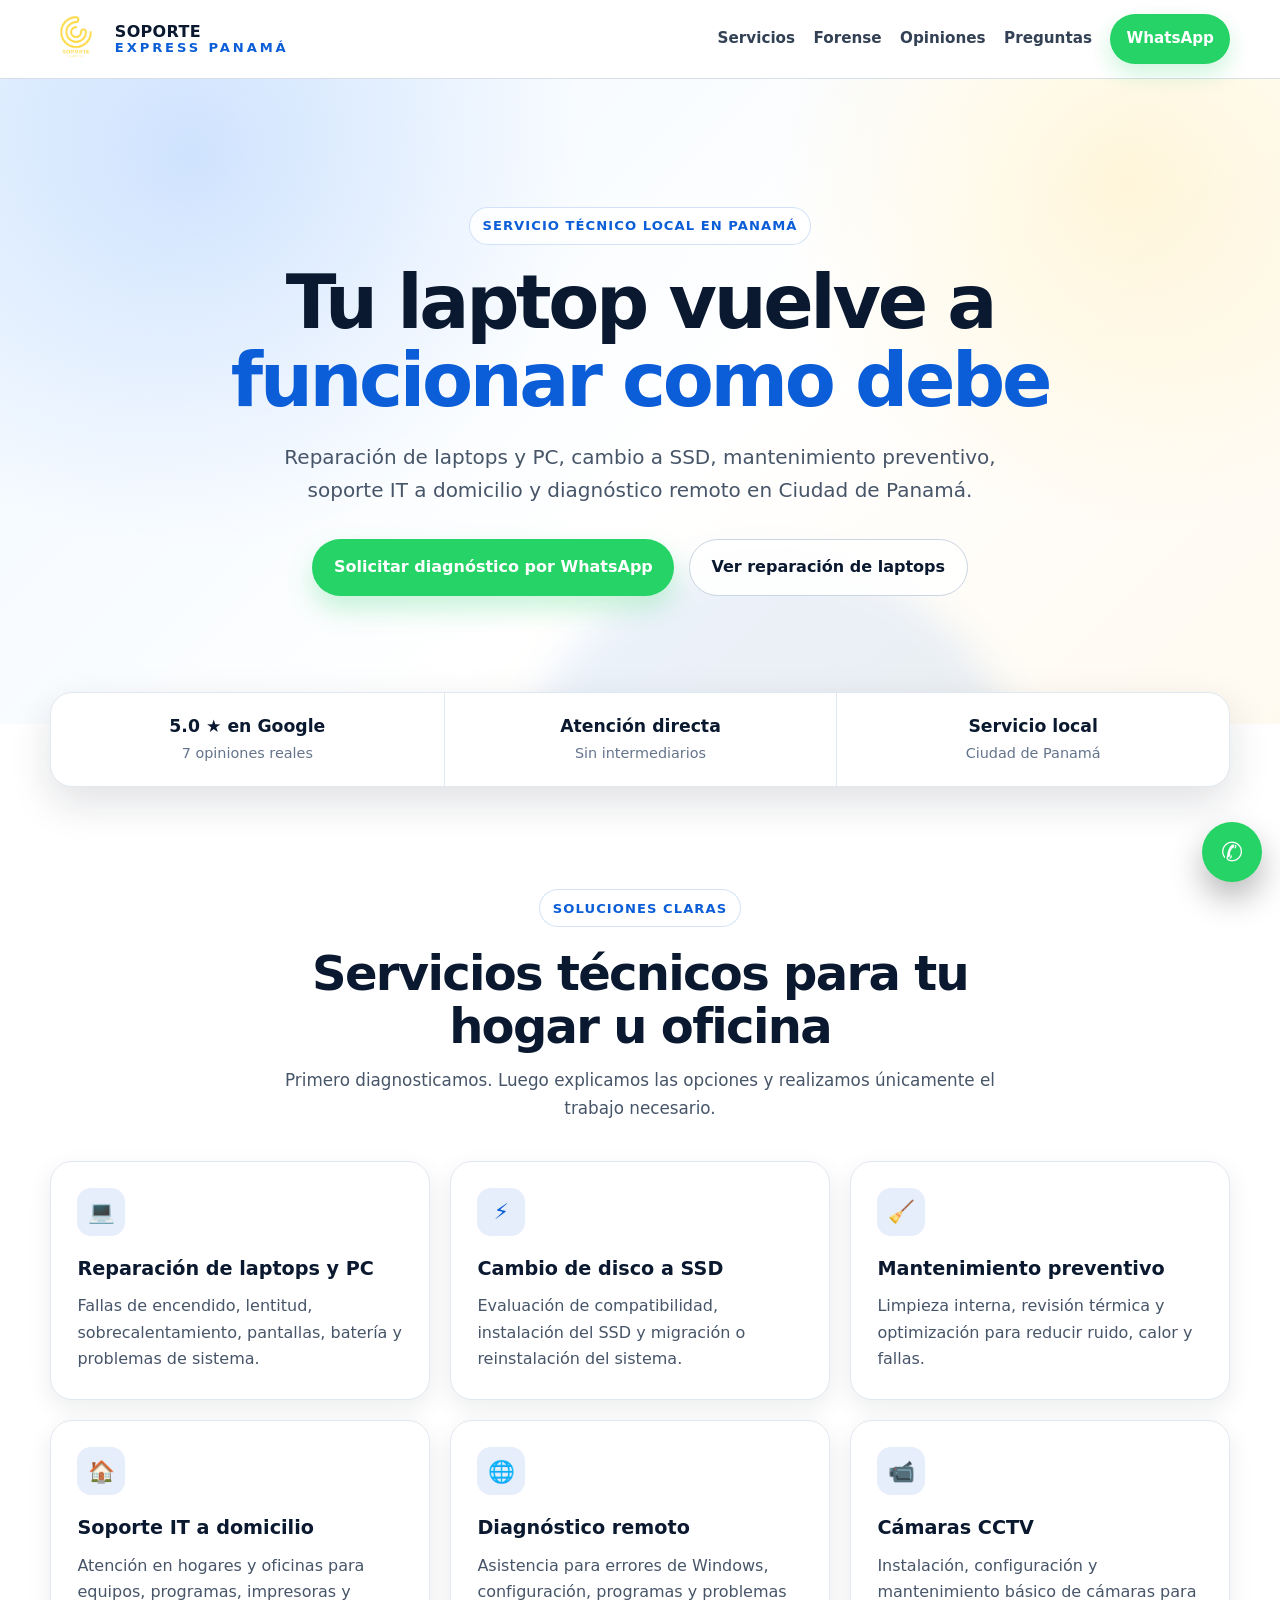
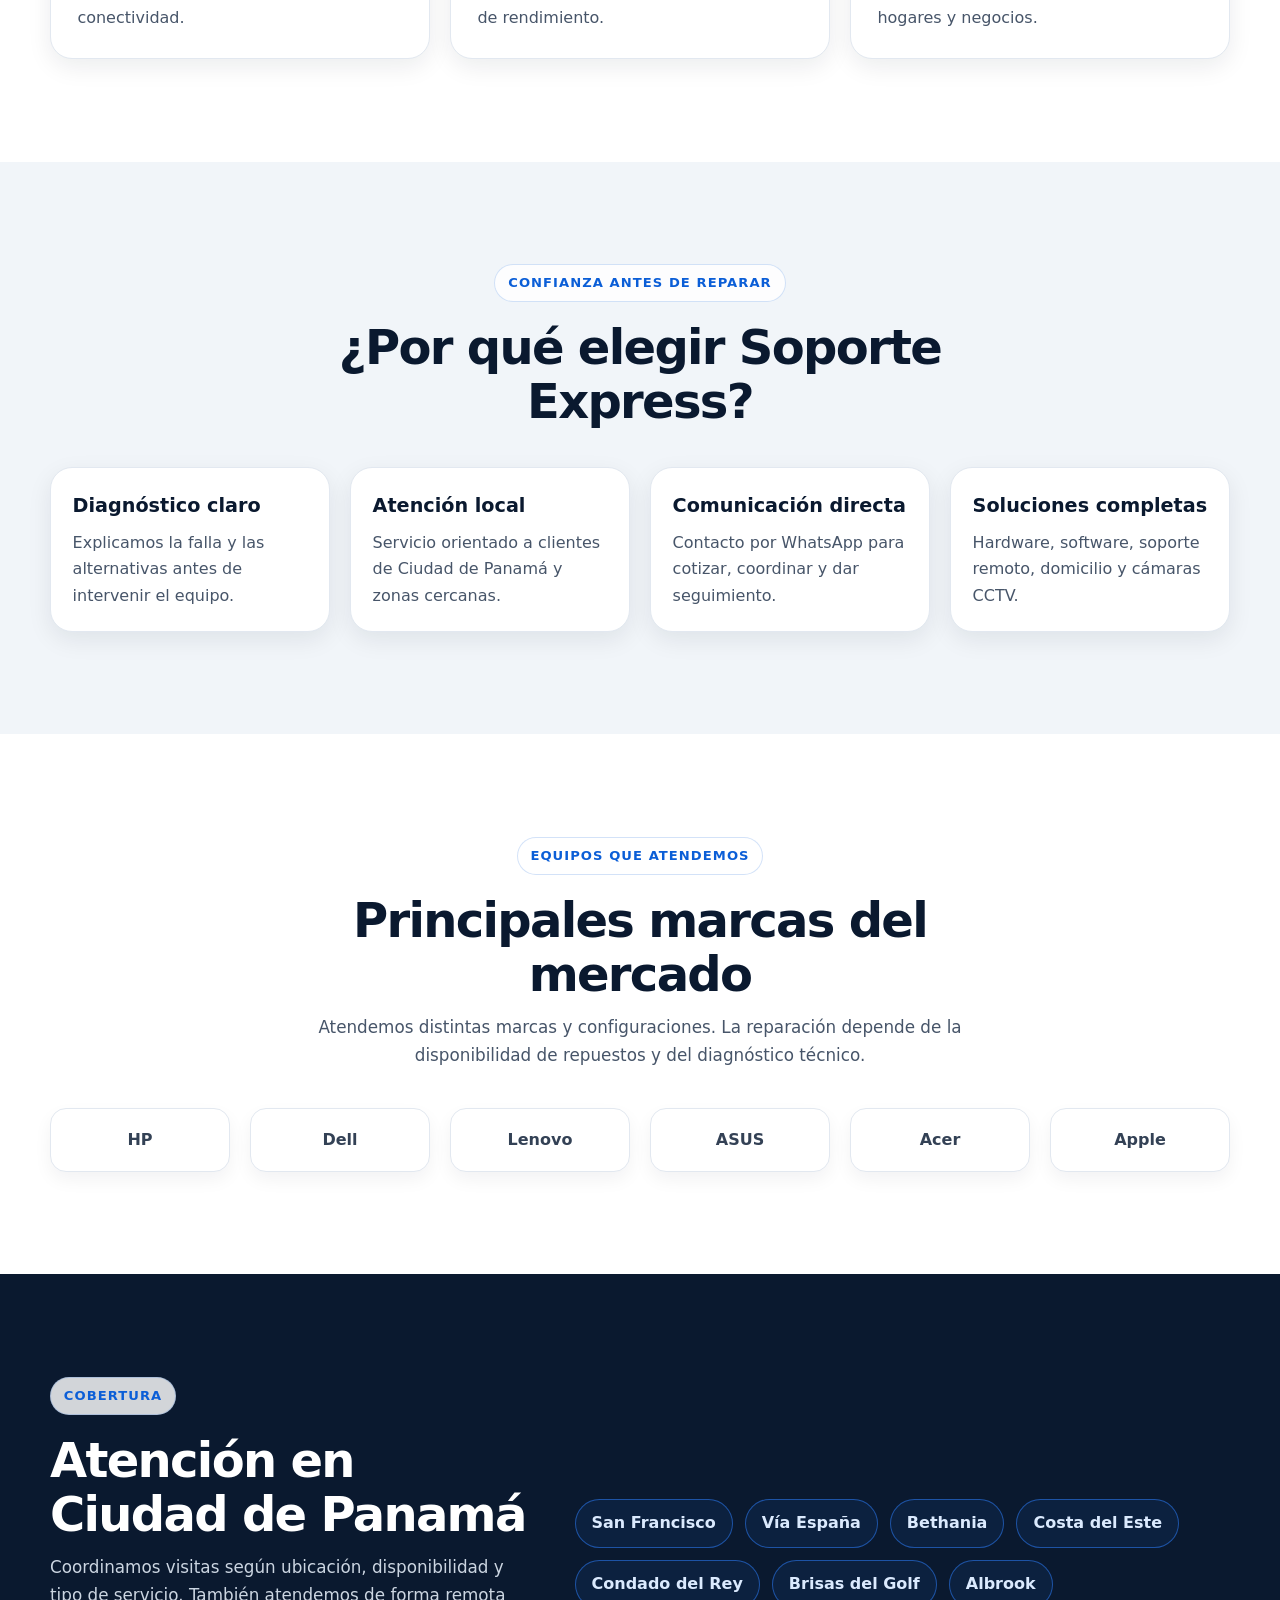
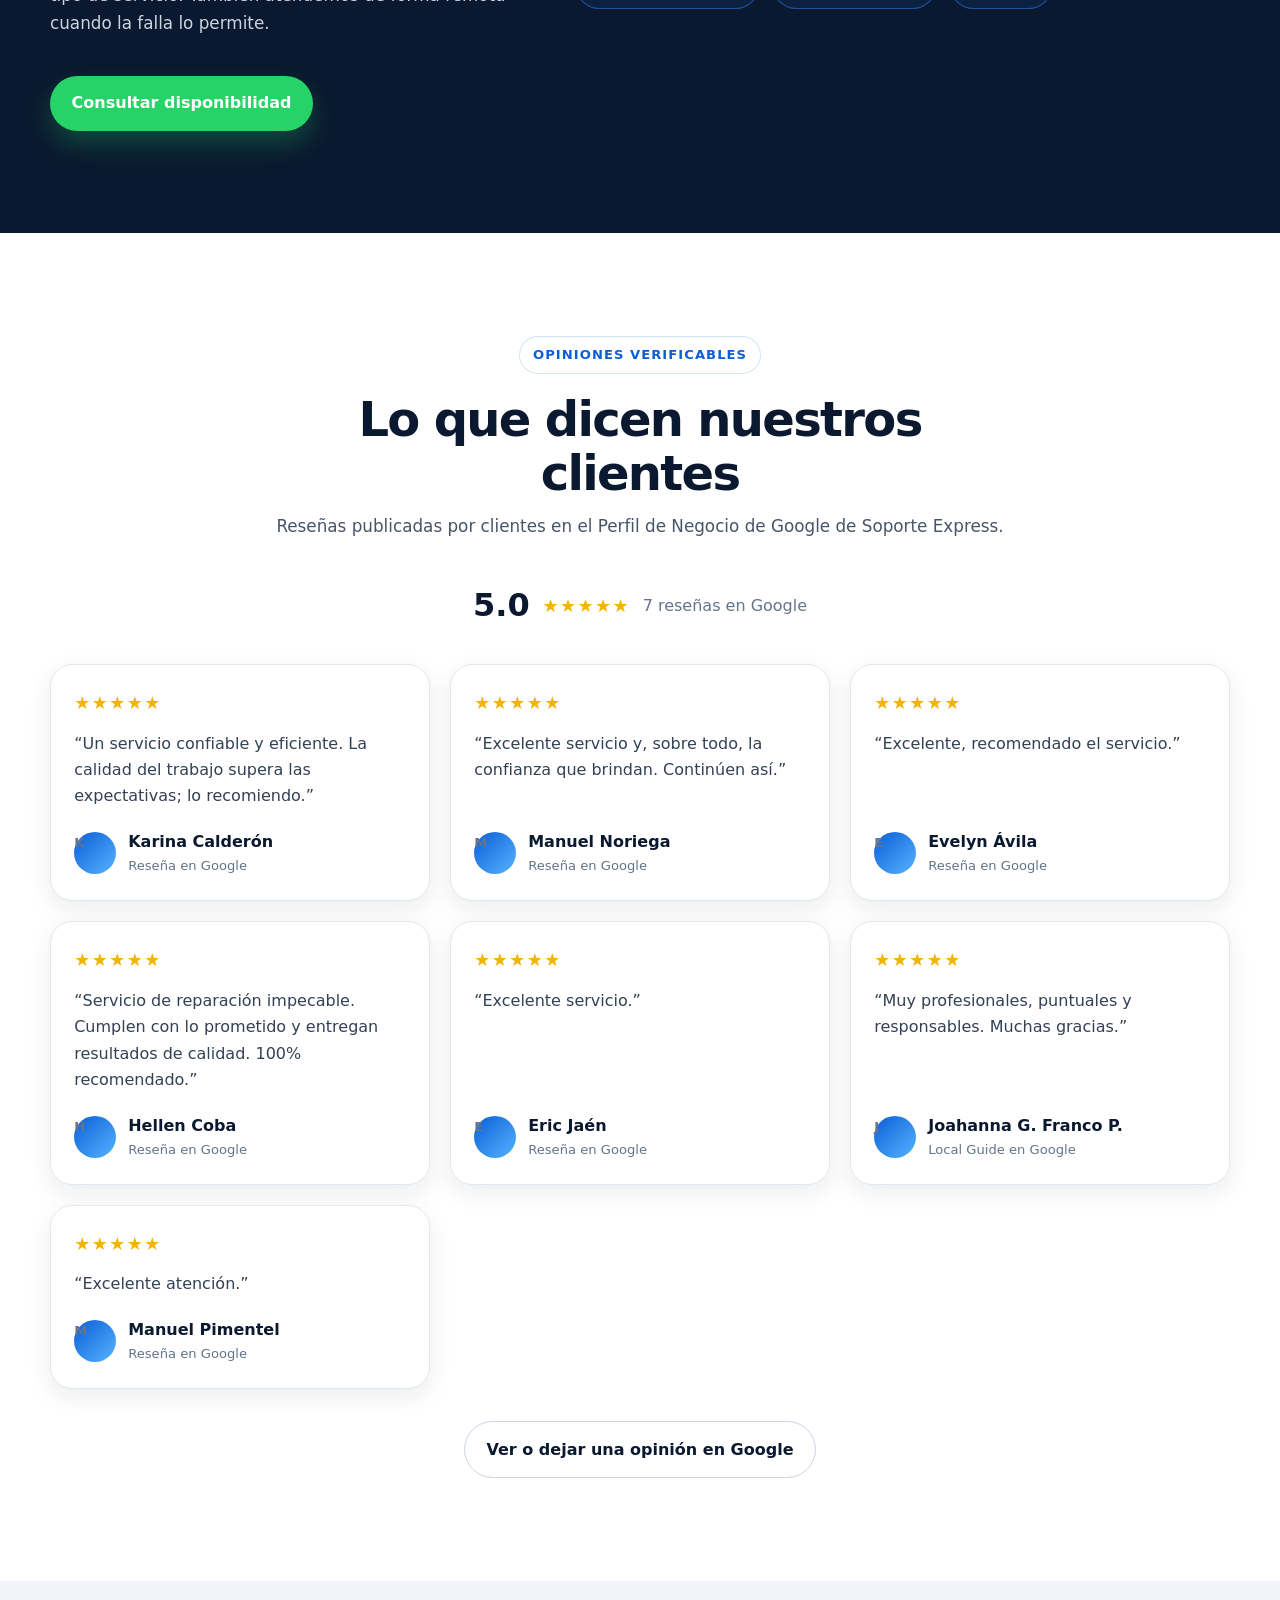
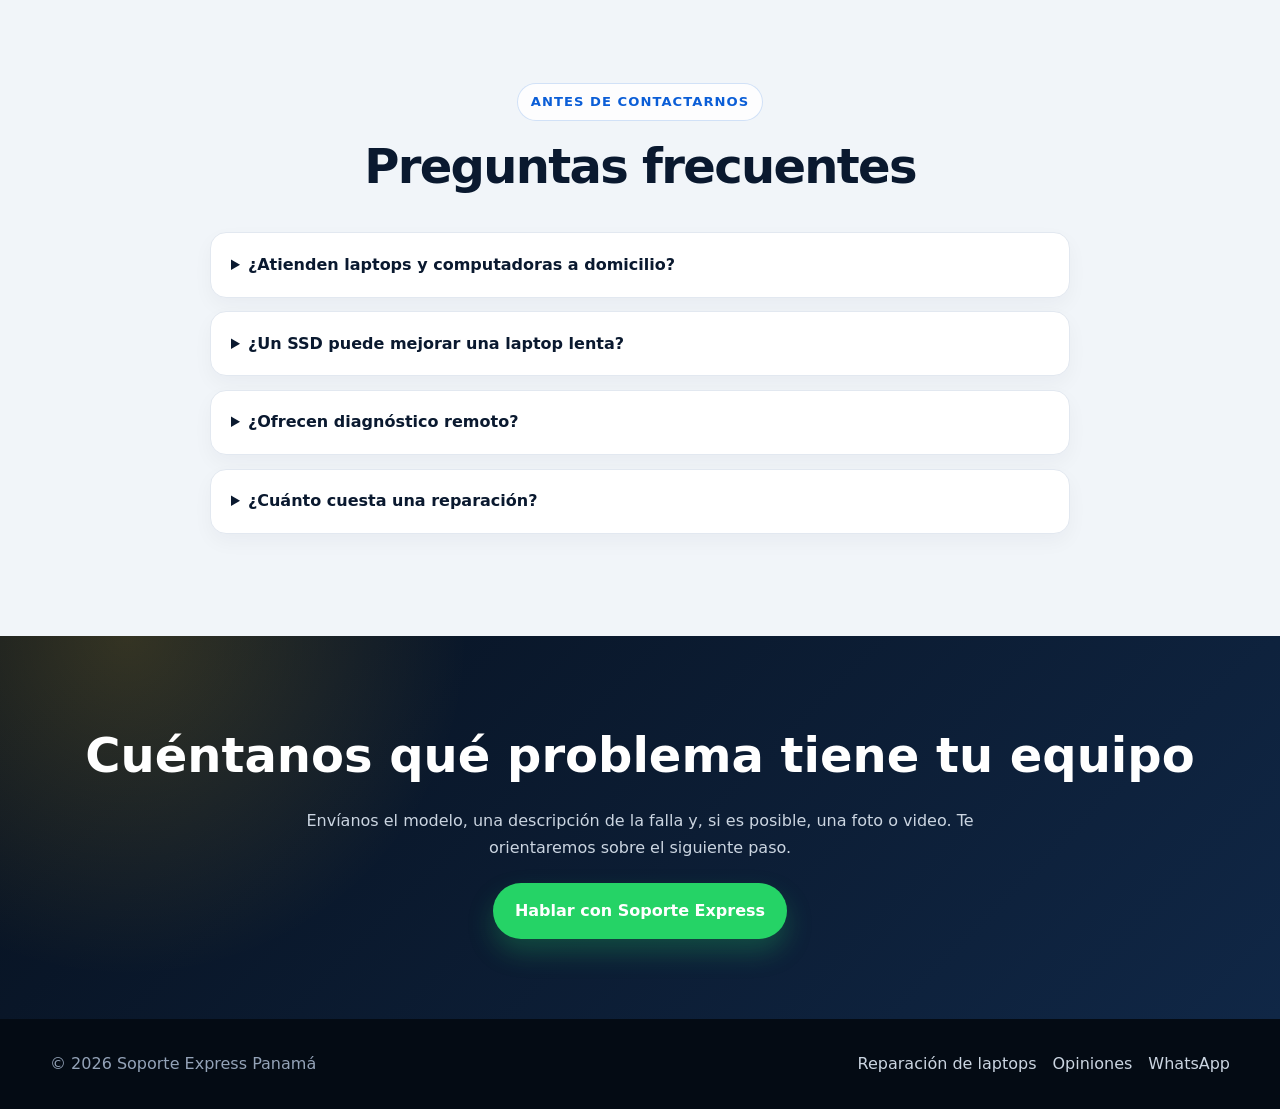
==== index.html @ b01057af "Update index.html" ====
<!doctype html>
<html lang="es-PA">
<head>
  <meta charset="utf-8">
  <meta name="viewport" content="width=device-width, initial-scale=1">
  <meta name="google-site-verification" content="LdEDByQbOXHiYJCBHhg4-czA5VT-RFM37M4ATJJMz9c">
  <meta name="robots" content="index,follow,max-image-preview:large">
  <meta name="theme-color" content="#0a192f">

  <title>Reparación de Laptops y Soporte Técnico en Panamá | Soporte Express</title>
  <meta name="description" content="Reparación de laptops y PC en Ciudad de Panamá. Cambio a SSD, mantenimiento, soporte IT a domicilio y diagnóstico por WhatsApp.">
  <link rel="canonical" href="https://oswall007.github.io/soporte-express/">
  <link rel="icon" href="logo.png" type="image/png">
  <link rel="stylesheet" href="styles.css">

  <meta property="og:type" content="website">
  <meta property="og:locale" content="es_PA">
  <meta property="og:title" content="Soporte Express | Reparación de Laptops en Panamá">
  <meta property="og:description" content="Servicio técnico para laptops y PC, cambio a SSD, mantenimiento y atención a domicilio en Ciudad de Panamá.">
  <meta property="og:url" content="https://oswall007.github.io/soporte-express/">
  <meta property="og:image" content="https://oswall007.github.io/soporte-express/logo.png">
  <meta name="twitter:card" content="summary_large_image">

  <script type="application/ld+json">
  {
    "@context": "https://schema.org",
    "@type": "ProfessionalService",
    "name": "Soporte Express Panamá",
    "url": "https://oswall007.github.io/soporte-express/",
    "logo": "https://oswall007.github.io/soporte-express/logo.png",
    "image": "https://oswall007.github.io/soporte-express/logo.png",
    "telephone": "+50765011249",
    "priceRange": "$$",
    "description": "Servicio técnico para laptops y computadoras en Ciudad de Panamá, con mantenimiento, cambio a SSD, soporte IT a domicilio y diagnóstico remoto.",
    "areaServed": {
      "@type": "City",
      "name": "Ciudad de Panamá"
    },
    "contactPoint": {
      "@type": "ContactPoint",
      "telephone": "+50765011249",
      "contactType": "customer support",
      "availableLanguage": "Spanish"
    },
    "hasOfferCatalog": {
      "@type": "OfferCatalog",
      "name": "Servicios técnicos",
      "itemListElement": [
        {"@type":"Offer","itemOffered":{"@type":"Service","name":"Reparación de laptops y PC"}},
        {"@type":"Offer","itemOffered":{"@type":"Service","name":"Cambio de disco mecánico a SSD"}},
        {"@type":"Offer","itemOffered":{"@type":"Service","name":"Mantenimiento preventivo y limpieza interna"}},
        {"@type":"Offer","itemOffered":{"@type":"Service","name":"Soporte IT a domicilio"}},
        {"@type":"Offer","itemOffered":{"@type":"Service","name":"Diagnóstico y soporte remoto"}},
        {"@type":"Offer","itemOffered":{"@type":"Service","name":"Instalación y configuración de cámaras CCTV"}}
      ]
    }
  }
  </script>

  <script type="application/ld+json">
  {
    "@context": "https://schema.org",
    "@type": "FAQPage",
    "mainEntity": [
      {
        "@type": "Question",
        "name": "¿Atienden laptops y computadoras a domicilio?",
        "acceptedAnswer": {"@type":"Answer","text":"Sí. Soporte Express ofrece atención técnica en hogares y oficinas dentro de Ciudad de Panamá, según disponibilidad y tipo de falla."}
      },
      {
        "@type": "Question",
        "name": "¿Un SSD puede mejorar una laptop lenta?",
        "acceptedAnswer": {"@type":"Answer","text":"En equipos que todavía usan disco mecánico, cambiar a SSD puede reducir de forma notable los tiempos de arranque y apertura de programas. Primero se realiza un diagnóstico para confirmar compatibilidad."}
      },
      {
        "@type": "Question",
        "name": "¿Ofrecen diagnóstico remoto?",
        "acceptedAnswer": {"@type":"Answer","text":"Sí. Algunos problemas de Windows, programas, configuración y rendimiento pueden diagnosticarse o resolverse de forma remota."}
      }
    ]
  }
  </script>
</head>
<body>
  <a class="skip-link" href="#contenido">Saltar al contenido</a>

  <header class="site-header">
    <div class="container header-inner">
      <a class="brand" href="./" aria-label="Inicio de Soporte Express">
        <img src="logo.png" alt="Logo de Soporte Express" width="52" height="52">
        <span class="brand-name"><span>Soporte</span><span>Express Panamá</span></span>
      </a>
      <nav class="main-nav" aria-label="Navegación principal">
        <a href="#servicios">Servicios</a>
        <a href="peritaje-forense.html">Forense</a>
        <a href="#opiniones">Opiniones</a>
        <a href="#preguntas">Preguntas</a>
        <a class="header-cta" href="https://wa.link/58tz4e" target="_blank" rel="noopener">WhatsApp</a>
      </nav>
    </div>
  </header>

  <main id="contenido">
    <section class="hero">
      <div class="container hero-content">
        <span class="eyebrow">Servicio técnico local en Panamá</span>
        <h1>Tu laptop vuelve a <strong>funcionar como debe</strong></h1>
        <p class="hero-lead">Reparación de laptops y PC, cambio a SSD, mantenimiento preventivo, soporte IT a domicilio y diagnóstico remoto en Ciudad de Panamá.</p>
        <div class="hero-actions">
          <a class="btn btn-primary" href="https://wa.link/58tz4e" target="_blank" rel="noopener">Solicitar diagnóstico por WhatsApp</a>
          <a class="btn btn-secondary" href="reparacion-laptops-panama.html">Ver reparación de laptops</a>
        </div>
      </div>
    </section>

    <section class="trust-strip" aria-label="Indicadores de confianza">
      <div class="container trust-grid">
        <div class="trust-item"><strong>5.0 ★ en Google</strong><span>7 opiniones reales</span></div>
        <div class="trust-item"><strong>Atención directa</strong><span>Sin intermediarios</span></div>
        <div class="trust-item"><strong>Servicio local</strong><span>Ciudad de Panamá</span></div>
      </div>
    </section>

    <section class="section" id="servicios">
      <div class="container">
        <div class="section-head">
          <span class="eyebrow">Soluciones claras</span>
          <h2>Servicios técnicos para tu hogar u oficina</h2>
          <p>Primero diagnosticamos. Luego explicamos las opciones y realizamos únicamente el trabajo necesario.</p>
        </div>

        <div class="services-grid">
          <article class="service-card">
            <div class="icon-box" aria-hidden="true">💻</div>
            <h3>Reparación de laptops y PC</h3>
            <p>Fallas de encendido, lentitud, sobrecalentamiento, pantallas, batería y problemas de sistema.</p>
          </article>
          <article class="service-card">
            <div class="icon-box" aria-hidden="true">⚡</div>
            <h3>Cambio de disco a SSD</h3>
            <p>Evaluación de compatibilidad, instalación del SSD y migración o reinstalación del sistema.</p>
          </article>
          <article class="service-card">
            <div class="icon-box" aria-hidden="true">🧹</div>
            <h3>Mantenimiento preventivo</h3>
            <p>Limpieza interna, revisión térmica y optimización para reducir ruido, calor y fallas.</p>
          </article>
          <article class="service-card">
            <div class="icon-box" aria-hidden="true">🏠</div>
            <h3>Soporte IT a domicilio</h3>
            <p>Atención en hogares y oficinas para equipos, programas, impresoras y conectividad.</p>
          </article>
          <article class="service-card">
            <div class="icon-box" aria-hidden="true">🌐</div>
            <h3>Diagnóstico remoto</h3>
            <p>Asistencia para errores de Windows, configuración, programas y problemas de rendimiento.</p>
          </article>
          <article class="service-card">
            <div class="icon-box" aria-hidden="true">📹</div>
            <h3>Cámaras CCTV</h3>
            <p>Instalación, configuración y mantenimiento básico de cámaras para hogares y negocios.</p>
          </article>
        </div>
      </div>
    </section>

    <section class="section section-muted">
      <div class="container">
        <div class="section-head">
          <span class="eyebrow">Confianza antes de reparar</span>
          <h2>¿Por qué elegir Soporte Express?</h2>
        </div>
        <div class="reasons-grid">
          <article class="reason-card"><h3>Diagnóstico claro</h3><p>Explicamos la falla y las alternativas antes de intervenir el equipo.</p></article>
          <article class="reason-card"><h3>Atención local</h3><p>Servicio orientado a clientes de Ciudad de Panamá y zonas cercanas.</p></article>
          <article class="reason-card"><h3>Comunicación directa</h3><p>Contacto por WhatsApp para cotizar, coordinar y dar seguimiento.</p></article>
          <article class="reason-card"><h3>Soluciones completas</h3><p>Hardware, software, soporte remoto, domicilio y cámaras CCTV.</p></article>
        </div>
      </div>
    </section>

    <section class="section">
      <div class="container">
        <div class="section-head">
          <span class="eyebrow">Equipos que atendemos</span>
          <h2>Principales marcas del mercado</h2>
          <p>Atendemos distintas marcas y configuraciones. La reparación depende de la disponibilidad de repuestos y del diagnóstico técnico.</p>
        </div>
        <div class="brand-grid" aria-label="Marcas de equipos atendidas">
          <div class="brand-pill">HP</div>
          <div class="brand-pill">Dell</div>
          <div class="brand-pill">Lenovo</div>
          <div class="brand-pill">ASUS</div>
          <div class="brand-pill">Acer</div>
          <div class="brand-pill">Apple</div>
        </div>
      </div>
    </section>

    <section class="section section-dark" id="cobertura">
      <div class="container coverage-wrap">
        <div class="coverage-copy">
          <div class="section-head left">
            <span class="eyebrow">Cobertura</span>
            <h2>Atención en Ciudad de Panamá</h2>
            <p>Coordinamos visitas según ubicación, disponibilidad y tipo de servicio. También atendemos de forma remota cuando la falla lo permite.</p>
          </div>
          <a class="btn btn-primary" href="https://wa.link/58tz4e" target="_blank" rel="noopener">Consultar disponibilidad</a>
        </div>
        <div class="tags">
          <span class="tag">San Francisco</span>
          <span class="tag">Vía España</span>
          <span class="tag">Bethania</span>
          <span class="tag">Costa del Este</span>
          <span class="tag">Condado del Rey</span>
          <span class="tag">Brisas del Golf</span>
          <span class="tag">Albrook</span>
        </div>
      </div>
    </section>

    <section class="section" id="opiniones">
      <div class="container">
        <div class="section-head">
          <span class="eyebrow">Opiniones verificables</span>
          <h2>Lo que dicen nuestros clientes</h2>
          <p>Reseñas publicadas por clientes en el Perfil de Negocio de Google de Soporte Express.</p>
        </div>

        <div class="rating-summary" aria-label="Calificación de 5 estrellas basada en 7 reseñas">
          <span class="rating-score">5.0</span>
          <span class="stars" aria-hidden="true">★★★★★</span>
          <span class="rating-copy">7 reseñas en Google</span>
        </div>

        <div class="reviews-grid">
          <article class="review-card">
            <div class="stars" aria-label="5 estrellas">★★★★★</div>
            <blockquote>“Un servicio confiable y eficiente. La calidad del trabajo supera las expectativas; lo recomiendo.”</blockquote>
            <div class="review-author"><span class="avatar">K</span><div><strong>Karina Calderón</strong><span>Reseña en Google</span></div></div>
          </article>
          <article class="review-card">
            <div class="stars" aria-label="5 estrellas">★★★★★</div>
            <blockquote>“Excelente servicio y, sobre todo, la confianza que brindan. Continúen así.”</blockquote>
            <div class="review-author"><span class="avatar">M</span><div><strong>Manuel Noriega</strong><span>Reseña en Google</span></div></div>
          </article>
          <article class="review-card">
            <div class="stars" aria-label="5 estrellas">★★★★★</div>
            <blockquote>“Excelente, recomendado el servicio.”</blockquote>
            <div class="review-author"><span class="avatar">E</span><div><strong>Evelyn Ávila</strong><span>Reseña en Google</span></div></div>
          </article>
          <article class="review-card">
            <div class="stars" aria-label="5 estrellas">★★★★★</div>
            <blockquote>“Servicio de reparación impecable. Cumplen con lo prometido y entregan resultados de calidad. 100% recomendado.”</blockquote>
            <div class="review-author"><span class="avatar">H</span><div><strong>Hellen Coba</strong><span>Reseña en Google</span></div></div>
          </article>
          <article class="review-card">
            <div class="stars" aria-label="5 estrellas">★★★★★</div>
            <blockquote>“Excelente servicio.”</blockquote>
            <div class="review-author"><span class="avatar">E</span><div><strong>Eric Jaén</strong><span>Reseña en Google</span></div></div>
          </article>
          <article class="review-card">
            <div class="stars" aria-label="5 estrellas">★★★★★</div>
            <blockquote>“Muy profesionales, puntuales y responsables. Muchas gracias.”</blockquote>
            <div class="review-author"><span class="avatar">J</span><div><strong>Joahanna G. Franco P.</strong><span>Local Guide en Google</span></div></div>
          </article>
          <article class="review-card">
            <div class="stars" aria-label="5 estrellas">★★★★★</div>
            <blockquote>“Excelente atención.”</blockquote>
            <div class="review-author"><span class="avatar">M</span><div><strong>Manuel Pimentel</strong><span>Reseña en Google</span></div></div>
          </article>
        </div>

        <div class="reviews-cta">
          <a class="btn btn-secondary" href="https://g.page/r/Ce-2ZlfCBTl7EAE/review" target="_blank" rel="noopener">Ver o dejar una opinión en Google</a>
        </div>
      </div>
    </section>

    <section class="section section-muted" id="preguntas">
      <div class="container">
        <div class="section-head">
          <span class="eyebrow">Antes de contactarnos</span>
          <h2>Preguntas frecuentes</h2>
        </div>
        <div class="faq-list">
          <details>
            <summary>¿Atienden laptops y computadoras a domicilio?</summary>
            <p>Sí. Coordinamos atención en hogares y oficinas de Ciudad de Panamá según la ubicación, la disponibilidad y el tipo de falla.</p>
          </details>
          <details>
            <summary>¿Un SSD puede mejorar una laptop lenta?</summary>
            <p>En equipos que todavía usan disco mecánico, el cambio a SSD puede reducir considerablemente el tiempo de arranque y apertura de programas. Primero verificamos compatibilidad y estado general.</p>
          </details>
          <details>
            <summary>¿Ofrecen diagnóstico remoto?</summary>
            <p>Sí. Algunos errores de Windows, programas, configuración y rendimiento pueden revisarse o resolverse remotamente.</p>
          </details>
          <details>
            <summary>¿Cuánto cuesta una reparación?</summary>
            <p>El costo depende de la falla, el modelo y los repuestos necesarios. Puedes enviar por WhatsApp el modelo del equipo y una descripción del problema para una orientación inicial.</p>
          </details>
        </div>
      </div>
    </section>

    <section class="final-cta">
      <div class="container">
        <h2>Cuéntanos qué problema tiene tu equipo</h2>
        <p>Envíanos el modelo, una descripción de la falla y, si es posible, una foto o video. Te orientaremos sobre el siguiente paso.</p>
        <a class="btn btn-primary" href="https://wa.link/58tz4e" target="_blank" rel="noopener">Hablar con Soporte Express</a>
      </div>
    </section>
  </main>

  <footer class="site-footer">
    <div class="container footer-inner">
      <p>© 2026 Soporte Express Panamá</p>
      <nav class="footer-links" aria-label="Enlaces del pie de página">
        <a href="reparacion-laptops-panama.html">Reparación de laptops</a>
        <a href="#opiniones">Opiniones</a>
        <a href="https://wa.link/58tz4e" target="_blank" rel="noopener">WhatsApp</a>
      </nav>
    </div>
  </footer>

  <a class="wa-float" href="https://wa.link/58tz4e" target="_blank" rel="noopener" aria-label="Contactar a Soporte Express por WhatsApp">✆</a>
</body>
</html>
---- styles.css ----
:root {
  --navy-950: #07111f;
  --navy-900: #0a192f;
  --navy-800: #102746;
  --blue-700: #0b5ed7;
  --blue-500: #2d7ff9;
  --gold-500: #ffc928;
  --gold-400: #ffd95c;
  --green-500: #25d366;
  --green-600: #1fb457;
  --slate-700: #334155;
  --slate-600: #475569;
  --slate-500: #64748b;
  --slate-300: #cbd5e1;
  --slate-200: #e2e8f0;
  --slate-100: #f1f5f9;
  --white: #ffffff;
  --shadow-sm: 0 8px 24px rgba(15, 23, 42, 0.08);
  --shadow-md: 0 16px 42px rgba(15, 23, 42, 0.13);
  --radius-sm: 14px;
  --radius-md: 22px;
  --radius-lg: 30px;
  --container: 1180px;
}

* {
  box-sizing: border-box;
  margin: 0;
  padding: 0;
}

html {
  scroll-behavior: smooth;
}

body {
  background: var(--white);
  color: var(--navy-900);
  font-family: Inter, ui-sans-serif, system-ui, -apple-system, BlinkMacSystemFont, "Segoe UI", sans-serif;
  line-height: 1.65;
  overflow-wrap: anywhere;
}

a {
  color: inherit;
}

img {
  display: block;
  max-width: 100%;
}

.container {
  width: min(calc(100% - 2rem), var(--container));
  margin-inline: auto;
}

.skip-link {
  position: fixed;
  top: 0.75rem;
  left: 0.75rem;
  z-index: 3000;
  transform: translateY(-180%);
  padding: 0.75rem 1rem;
  border-radius: 10px;
  background: var(--gold-500);
  color: var(--navy-950);
  font-weight: 800;
  text-decoration: none;
}

.skip-link:focus {
  transform: translateY(0);
}

.site-header {
  position: sticky;
  top: 0;
  z-index: 1000;
  border-bottom: 1px solid rgba(203, 213, 225, 0.75);
  background: rgba(255, 255, 255, 0.94);
  backdrop-filter: blur(14px);
}

.header-inner {
  min-height: 78px;
  display: flex;
  align-items: center;
  justify-content: space-between;
  gap: 1.25rem;
}

.brand {
  display: inline-flex;
  align-items: center;
  gap: 0.8rem;
  text-decoration: none;
}

.brand img {
  width: 52px;
  height: 52px;
  object-fit: contain;
}

.brand-name {
  display: grid;
  line-height: 1.05;
  font-weight: 900;
  letter-spacing: 0.02em;
  text-transform: uppercase;
}

.brand-name span:last-child {
  color: var(--blue-700);
  font-size: 0.82rem;
  letter-spacing: 0.22em;
}

.main-nav {
  display: flex;
  align-items: center;
  gap: 1.15rem;
}

.main-nav a {
  color: var(--slate-700);
  font-size: 0.95rem;
  font-weight: 750;
  text-decoration: none;
}

.main-nav a:hover,
.main-nav a:focus-visible {
  color: var(--blue-700);
}

.header-cta {
  display: inline-flex;
  align-items: center;
  gap: 0.45rem;
  padding: 0.75rem 1rem;
  border-radius: 999px;
  background: var(--green-500);
  color: var(--white) !important;
  box-shadow: 0 10px 22px rgba(37, 211, 102, 0.22);
}

.hero {
  position: relative;
  isolation: isolate;
  overflow: hidden;
  padding: clamp(5rem, 10vw, 8rem) 0;
  background:
    radial-gradient(circle at 15% 12%, rgba(45, 127, 249, 0.18), transparent 32%),
    radial-gradient(circle at 88% 16%, rgba(255, 201, 40, 0.16), transparent 28%),
    linear-gradient(135deg, #eff7ff 0%, #ffffff 55%, #fffaf0 100%);
}

.hero::after {
  content: "";
  position: absolute;
  inset: auto -10% -55% 40%;
  z-index: -1;
  width: 520px;
  aspect-ratio: 1;
  border-radius: 50%;
  background: rgba(11, 94, 215, 0.08);
  filter: blur(18px);
}

.hero-content {
  max-width: 850px;
  text-align: center;
}

.eyebrow {
  display: inline-flex;
  align-items: center;
  gap: 0.45rem;
  margin-bottom: 1.2rem;
  padding: 0.45rem 0.8rem;
  border: 1px solid rgba(11, 94, 215, 0.18);
  border-radius: 999px;
  background: rgba(255, 255, 255, 0.82);
  color: var(--blue-700);
  font-size: 0.82rem;
  font-weight: 850;
  letter-spacing: 0.08em;
  text-transform: uppercase;
}

.hero h1,
.page-hero h1 {
  margin-bottom: 1.35rem;
  color: var(--navy-900);
  font-size: clamp(2.55rem, 7vw, 4.65rem);
  line-height: 1.04;
  letter-spacing: -0.045em;
}

.hero h1 strong,
.page-hero h1 strong {
  color: var(--blue-700);
}

.hero-lead {
  max-width: 760px;
  margin: 0 auto 2rem;
  color: var(--slate-600);
  font-size: clamp(1.04rem, 2.2vw, 1.25rem);
}

.hero-actions {
  display: flex;
  flex-wrap: wrap;
  justify-content: center;
  gap: 0.9rem;
}

.btn {
  display: inline-flex;
  align-items: center;
  justify-content: center;
  gap: 0.55rem;
  min-height: 52px;
  padding: 0.9rem 1.35rem;
  border: 0;
  border-radius: 999px;
  font-weight: 850;
  text-decoration: none;
  transition: transform 180ms ease, box-shadow 180ms ease, background 180ms ease;
}

.btn:hover,
.btn:focus-visible {
  transform: translateY(-2px);
}

.btn-primary {
  background: var(--green-500);
  color: var(--white);
  box-shadow: 0 13px 26px rgba(37, 211, 102, 0.25);
}

.btn-primary:hover,
.btn-primary:focus-visible {
  background: var(--green-600);
}

.btn-secondary {
  border: 1px solid var(--slate-300);
  background: rgba(255, 255, 255, 0.9);
  color: var(--navy-900);
}

.trust-strip {
  margin-top: -32px;
  position: relative;
  z-index: 2;
}

.trust-grid {
  display: grid;
  grid-template-columns: repeat(3, 1fr);
  overflow: hidden;
  border: 1px solid var(--slate-200);
  border-radius: var(--radius-md);
  background: var(--white);
  box-shadow: var(--shadow-md);
}

.trust-item {
  padding: 1.2rem;
  text-align: center;
}

.trust-item + .trust-item {
  border-left: 1px solid var(--slate-200);
}

.trust-item strong {
  display: block;
  color: var(--navy-900);
  font-size: 1.08rem;
}

.trust-item span {
  color: var(--slate-500);
  font-size: 0.9rem;
}

.section {
  padding: clamp(4.25rem, 8vw, 6.5rem) 0;
}

.section-muted {
  background: var(--slate-100);
}

.section-dark {
  background: var(--navy-900);
  color: var(--white);
}

.section-head {
  max-width: 760px;
  margin: 0 auto 2.4rem;
  text-align: center;
}

.section-head.left {
  margin-inline: 0;
  text-align: left;
}

.section-head h2 {
  margin-bottom: 0.8rem;
  font-size: clamp(2rem, 4vw, 3rem);
  line-height: 1.12;
  letter-spacing: -0.035em;
}

.section-head p {
  color: var(--slate-600);
  font-size: 1.05rem;
}

.section-dark .section-head p {
  color: #cbd5e1;
}

.services-grid,
.reasons-grid,
.reviews-grid,
.brand-grid {
  display: grid;
  gap: 1.25rem;
}

.services-grid {
  grid-template-columns: repeat(3, minmax(0, 1fr));
}

.service-card,
.reason-card,
.review-card,
.info-card {
  border: 1px solid var(--slate-200);
  border-radius: var(--radius-md);
  background: var(--white);
  box-shadow: var(--shadow-sm);
}

.service-card {
  padding: 1.65rem;
  transition: transform 180ms ease, box-shadow 180ms ease;
}

.service-card:hover {
  transform: translateY(-5px);
  box-shadow: var(--shadow-md);
}

.icon-box {
  width: 48px;
  height: 48px;
  display: grid;
  place-items: center;
  margin-bottom: 1.05rem;
  border-radius: 14px;
  background: rgba(11, 94, 215, 0.1);
  color: var(--blue-700);
  font-size: 1.35rem;
}

.service-card h3,
.reason-card h3 {
  margin-bottom: 0.55rem;
  font-size: 1.2rem;
}

.service-card p,
.reason-card p {
  color: var(--slate-600);
}

.reasons-grid {
  grid-template-columns: repeat(4, minmax(0, 1fr));
}

.reason-card {
  padding: 1.35rem;
}

.brand-grid {
  grid-template-columns: repeat(6, minmax(0, 1fr));
}

.brand-pill {
  display: grid;
  min-height: 64px;
  place-items: center;
  border: 1px solid var(--slate-200);
  border-radius: 16px;
  background: var(--white);
  color: var(--slate-700);
  font-weight: 850;
  box-shadow: 0 8px 18px rgba(15, 23, 42, 0.05);
}

.coverage-wrap {
  display: grid;
  grid-template-columns: 0.85fr 1.15fr;
  gap: 2.5rem;
  align-items: center;
}

.coverage-copy p {
  color: #cbd5e1;
}

.tags {
  display: flex;
  flex-wrap: wrap;
  gap: 0.75rem;
}

.tag {
  padding: 0.65rem 1rem;
  border: 1px solid rgba(45, 127, 249, 0.55);
  border-radius: 999px;
  background: rgba(45, 127, 249, 0.08);
  color: #dbeafe;
  font-weight: 750;
}

.rating-summary {
  display: flex;
  flex-wrap: wrap;
  align-items: center;
  justify-content: center;
  gap: 0.8rem;
  margin-bottom: 2rem;
}

.rating-score {
  font-size: 2rem;
  font-weight: 900;
}

.stars {
  color: #f5b301;
  letter-spacing: 0.08em;
  font-size: 1.12rem;
}

.rating-copy {
  color: var(--slate-500);
}

.reviews-grid {
  grid-template-columns: repeat(3, minmax(0, 1fr));
}

.review-card {
  display: flex;
  flex-direction: column;
  min-height: 100%;
  padding: 1.45rem;
}

.review-card blockquote {
  flex: 1;
  margin: 0.8rem 0 1.2rem;
  color: var(--slate-700);
  font-size: 1rem;
}

.review-author {
  display: flex;
  align-items: center;
  gap: 0.75rem;
}

.avatar {
  width: 42px;
  height: 42px;
  display: grid;
  place-items: center;
  flex: 0 0 auto;
  border-radius: 50%;
  background: linear-gradient(135deg, var(--blue-700), #56b4ff);
  color: var(--white);
  font-weight: 900;
}

.review-author strong,
.review-author span {
  display: block;
}

.review-author span {
  color: var(--slate-500);
  font-size: 0.82rem;
}

.reviews-cta {
  margin-top: 2rem;
  text-align: center;
}

.faq-list {
  display: grid;
  gap: 0.85rem;
  max-width: 860px;
  margin-inline: auto;
}

.faq-list details {
  border: 1px solid var(--slate-200);
  border-radius: 16px;
  background: var(--white);
  box-shadow: 0 8px 20px rgba(15, 23, 42, 0.04);
}

.faq-list summary {
  cursor: pointer;
  padding: 1.15rem 1.25rem;
  font-weight: 850;
}

.faq-list details p {
  padding: 0 1.25rem 1.2rem;
  color: var(--slate-600);
}

.final-cta {
  padding: clamp(3.5rem, 7vw, 5rem) 0;
  background:
    radial-gradient(circle at 10% 0%, rgba(255, 201, 40, 0.18), transparent 28%),
    linear-gradient(135deg, var(--navy-950), var(--navy-800));
  color: var(--white);
  text-align: center;
}

.final-cta h2 {
  margin-bottom: 0.8rem;
  font-size: clamp(2rem, 4vw, 3rem);
}

.final-cta p {
  max-width: 680px;
  margin: 0 auto 1.4rem;
  color: #cbd5e1;
}

.site-footer {
  padding: 2rem 0;
  background: #040b14;
  color: #94a3b8;
}

.footer-inner {
  display: flex;
  align-items: center;
  justify-content: space-between;
  gap: 1rem;
}

.footer-links {
  display: flex;
  flex-wrap: wrap;
  gap: 1rem;
}

.footer-links a {
  color: #cbd5e1;
  text-decoration: none;
}

.wa-float {
  position: fixed;
  right: 18px;
  bottom: 18px;
  z-index: 2000;
  width: 60px;
  height: 60px;
  display: grid;
  place-items: center;
  border-radius: 50%;
  background: var(--green-500);
  color: var(--white);
  box-shadow: 0 16px 32px rgba(0, 0, 0, 0.28);
  font-size: 1.65rem;
  text-decoration: none;
}

.page-hero {
  padding: clamp(4.5rem, 9vw, 7rem) 0;
  background: linear-gradient(135deg, #eff7ff 0%, #ffffff 65%);
}

.page-hero .container {
  max-width: 900px;
}

.page-hero h1 {
  font-size: clamp(2.45rem, 6vw, 4.2rem);
}

.content-grid {
  display: grid;
  grid-template-columns: minmax(0, 1.4fr) minmax(280px, 0.6fr);
  gap: 2rem;
  align-items: start;
}

.prose h2 {
  margin: 2.2rem 0 0.8rem;
  font-size: 1.7rem;
}

.prose p,
.prose li {
  color: var(--slate-600);
}

.prose ul {
  padding-left: 1.2rem;
}

.prose li + li {
  margin-top: 0.45rem;
}

.info-card {
  position: sticky;
  top: 100px;
  padding: 1.4rem;
}

.info-card h2 {
  margin-bottom: 0.65rem;
  font-size: 1.3rem;
}

.info-card p {
  margin-bottom: 1rem;
  color: var(--slate-600);
}

@media (max-width: 980px) {
  .main-nav > a:not(.header-cta) {
    display: none;
  }

  .services-grid,
  .reviews-grid {
    grid-template-columns: repeat(2, minmax(0, 1fr));
  }

  .reasons-grid {
    grid-template-columns: repeat(2, minmax(0, 1fr));
  }

  .brand-grid {
    grid-template-columns: repeat(3, minmax(0, 1fr));
  }

  .coverage-wrap,
  .content-grid {
    grid-template-columns: 1fr;
  }

  .info-card {
    position: static;
  }
}

@media (max-width: 680px) {
  .header-inner {
    min-height: 70px;
  }

  .brand img {
    width: 44px;
    height: 44px;
  }

  .brand-name {
    font-size: 0.9rem;
  }

  .brand-name span:last-child {
    font-size: 0.67rem;
  }

  .header-cta {
    padding: 0.68rem 0.82rem;
    font-size: 0.88rem;
  }

  .hero {
    padding-top: 4.8rem;
  }

  .trust-grid {
    grid-template-columns: 1fr;
  }

  .trust-item + .trust-item {
    border-top: 1px solid var(--slate-200);
    border-left: 0;
  }

  .services-grid,
  .reasons-grid,
  .reviews-grid,
  .brand-grid {
    grid-template-columns: 1fr;
  }

  .hero-actions,
  .hero-actions .btn {
    width: 100%;
  }

  .footer-inner {
    align-items: flex-start;
    flex-direction: column;
  }
}

@media (prefers-reduced-motion: reduce) {
  html {
    scroll-behavior: auto;
  }

  *,
  *::before,
  *::after {
    transition-duration: 0.01ms !important;
  }
}
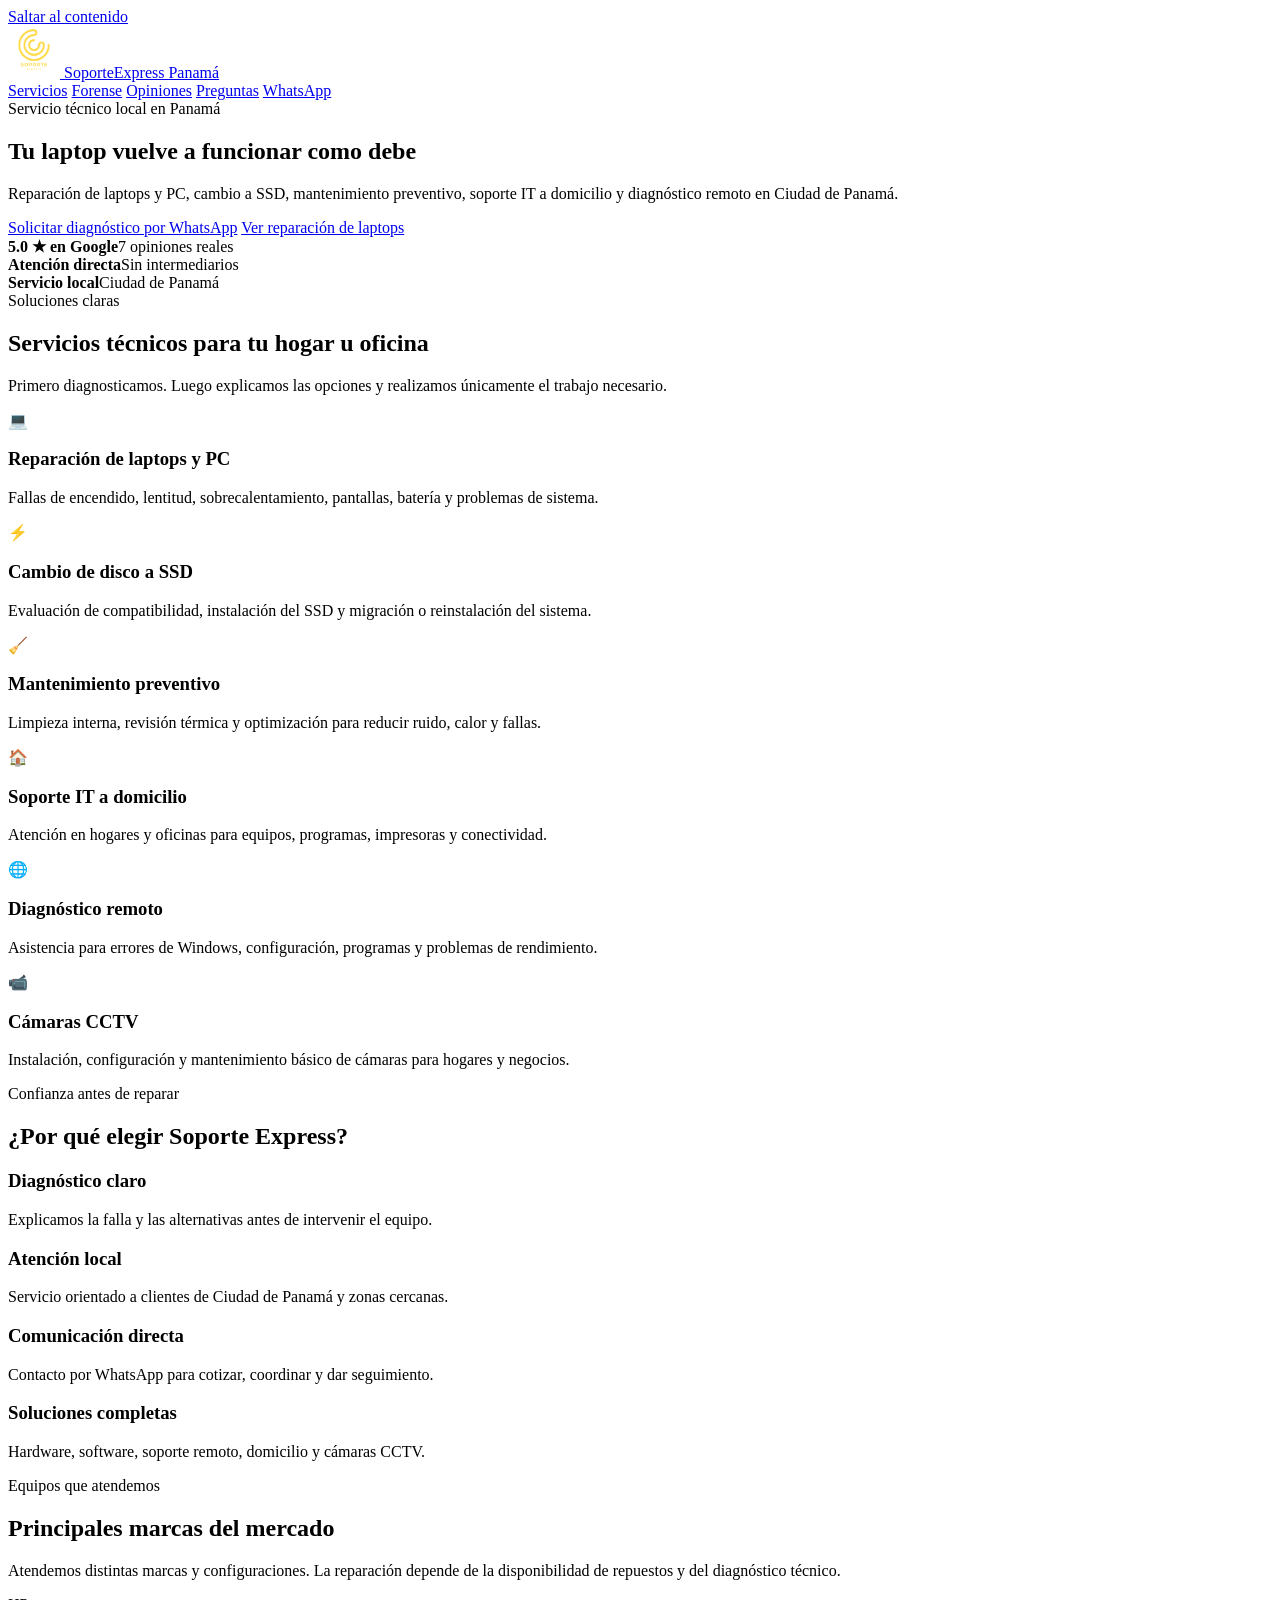
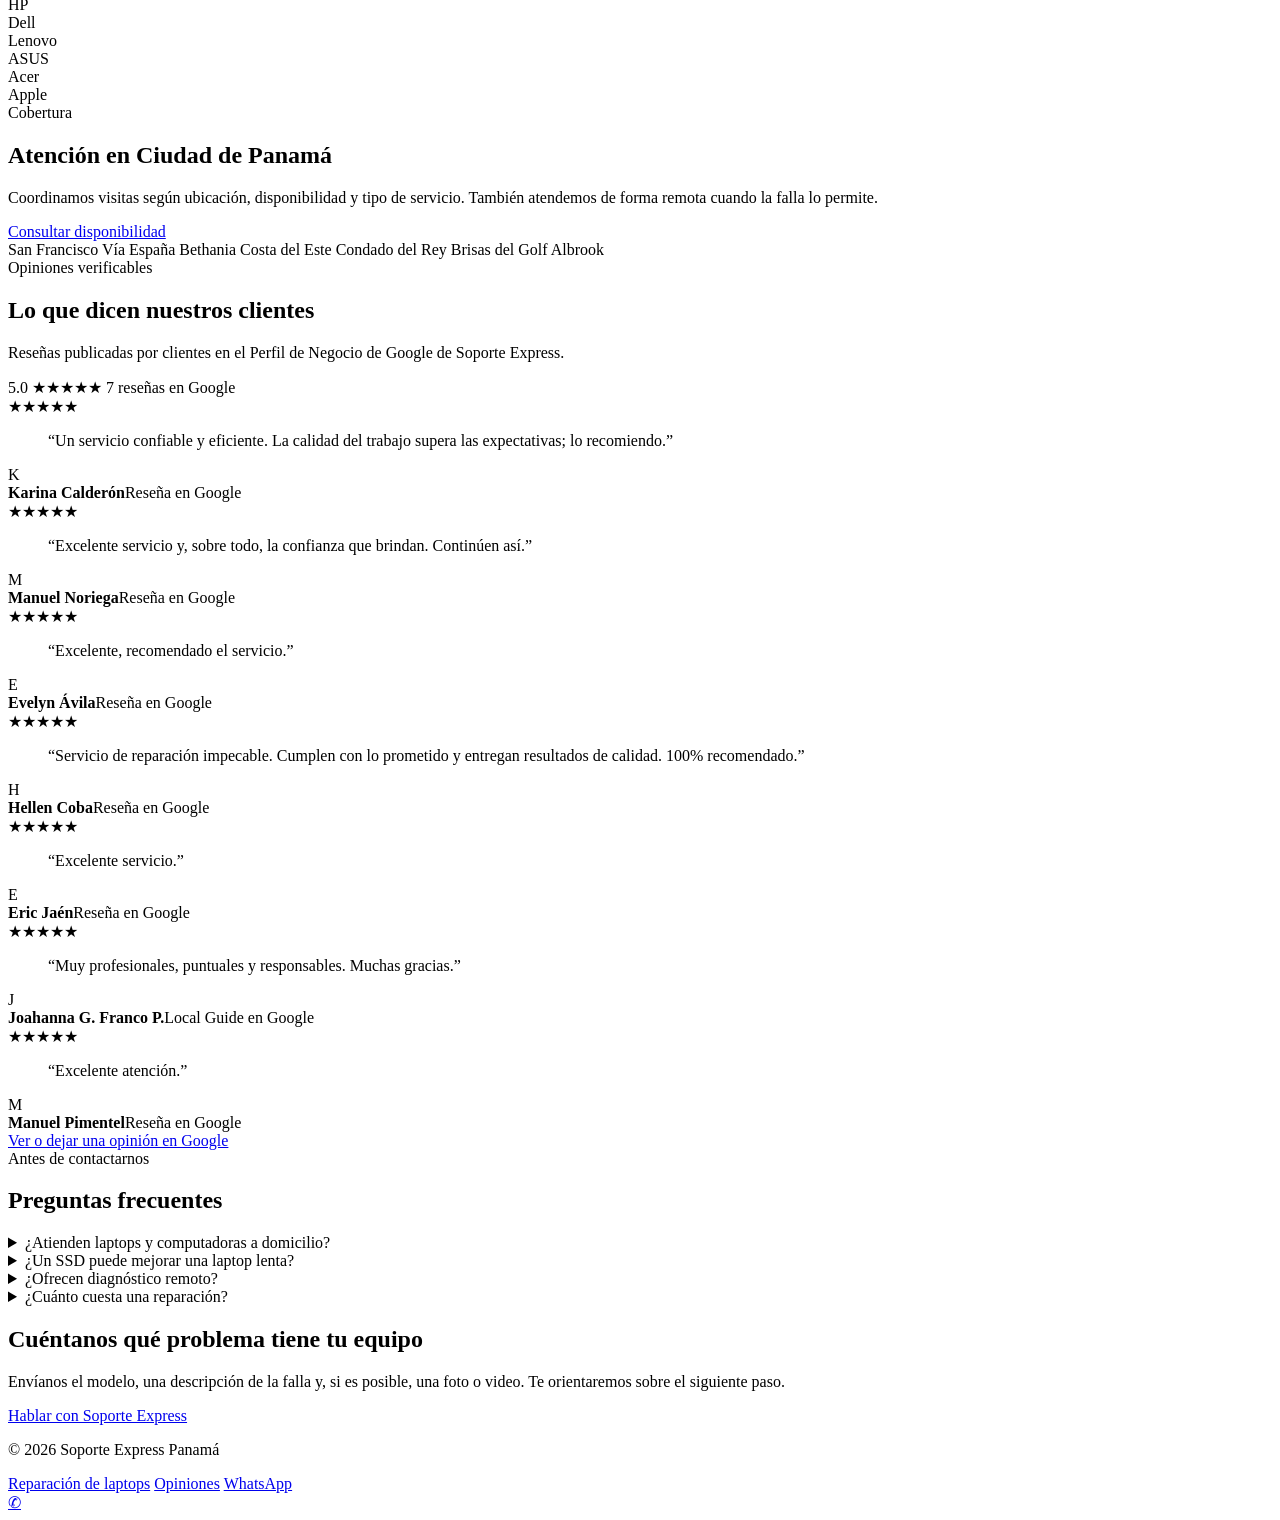
==== commit 20da4087: "Update index.html" ====
--- a/index.html
+++ b/index.html
@@ -6,6 +6,23 @@
   <meta name="google-site-verification" content="LdEDByQbOXHiYJCBHhg4-czA5VT-RFM37M4ATJJMz9c">
   <meta name="robots" content="index,follow,max-image-preview:large">
   <meta name="theme-color" content="#0a192f">
+  <script async src="https://www.googletagmanager.com/gtm.js?id=AW-663937271"></script>
+<script>
+  window.dataLayer = window.dataLayer || [];
+  function gtag(){dataLayer.push(arguments);}
+  gtag('js', new Date());
+</script>
+
+  <!-- Event snippet for Contacto conversion page
+In your html page, add the snippet and call gtag_report_conversion when someone clicks on the chosen link or button. -->
+<script>
+function gtag_report_conversion(url) {
+  var callback = function () {
+    if (typeof(url) != 'undefined') {
+      window.location = url;
+    }
+  };
+  
 
   <title>Reparación de Laptops y Soporte Técnico en Panamá | Soporte Express</title>
   <meta name="description" content="Reparación de laptops y PC en Ciudad de Panamá. Cambio a SSD, mantenimiento, soporte IT a domicilio y diagnóstico por WhatsApp.">
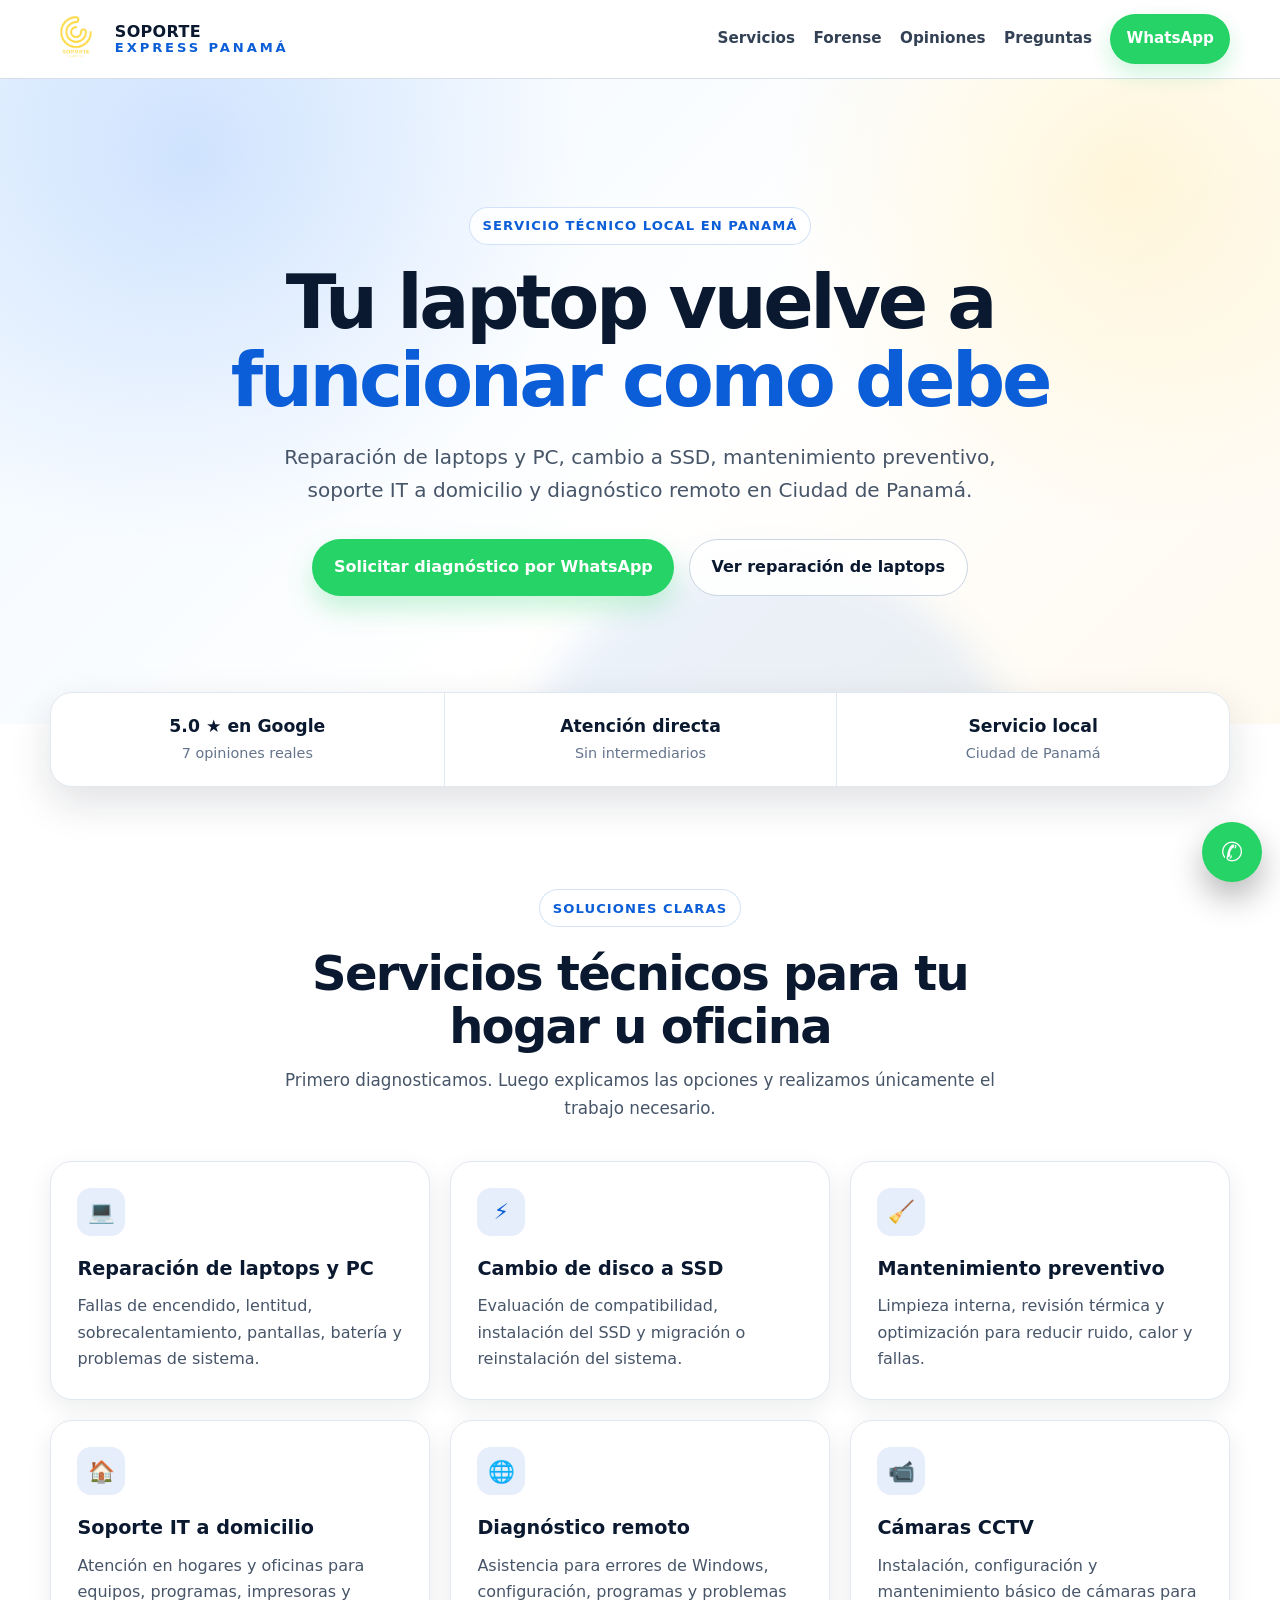
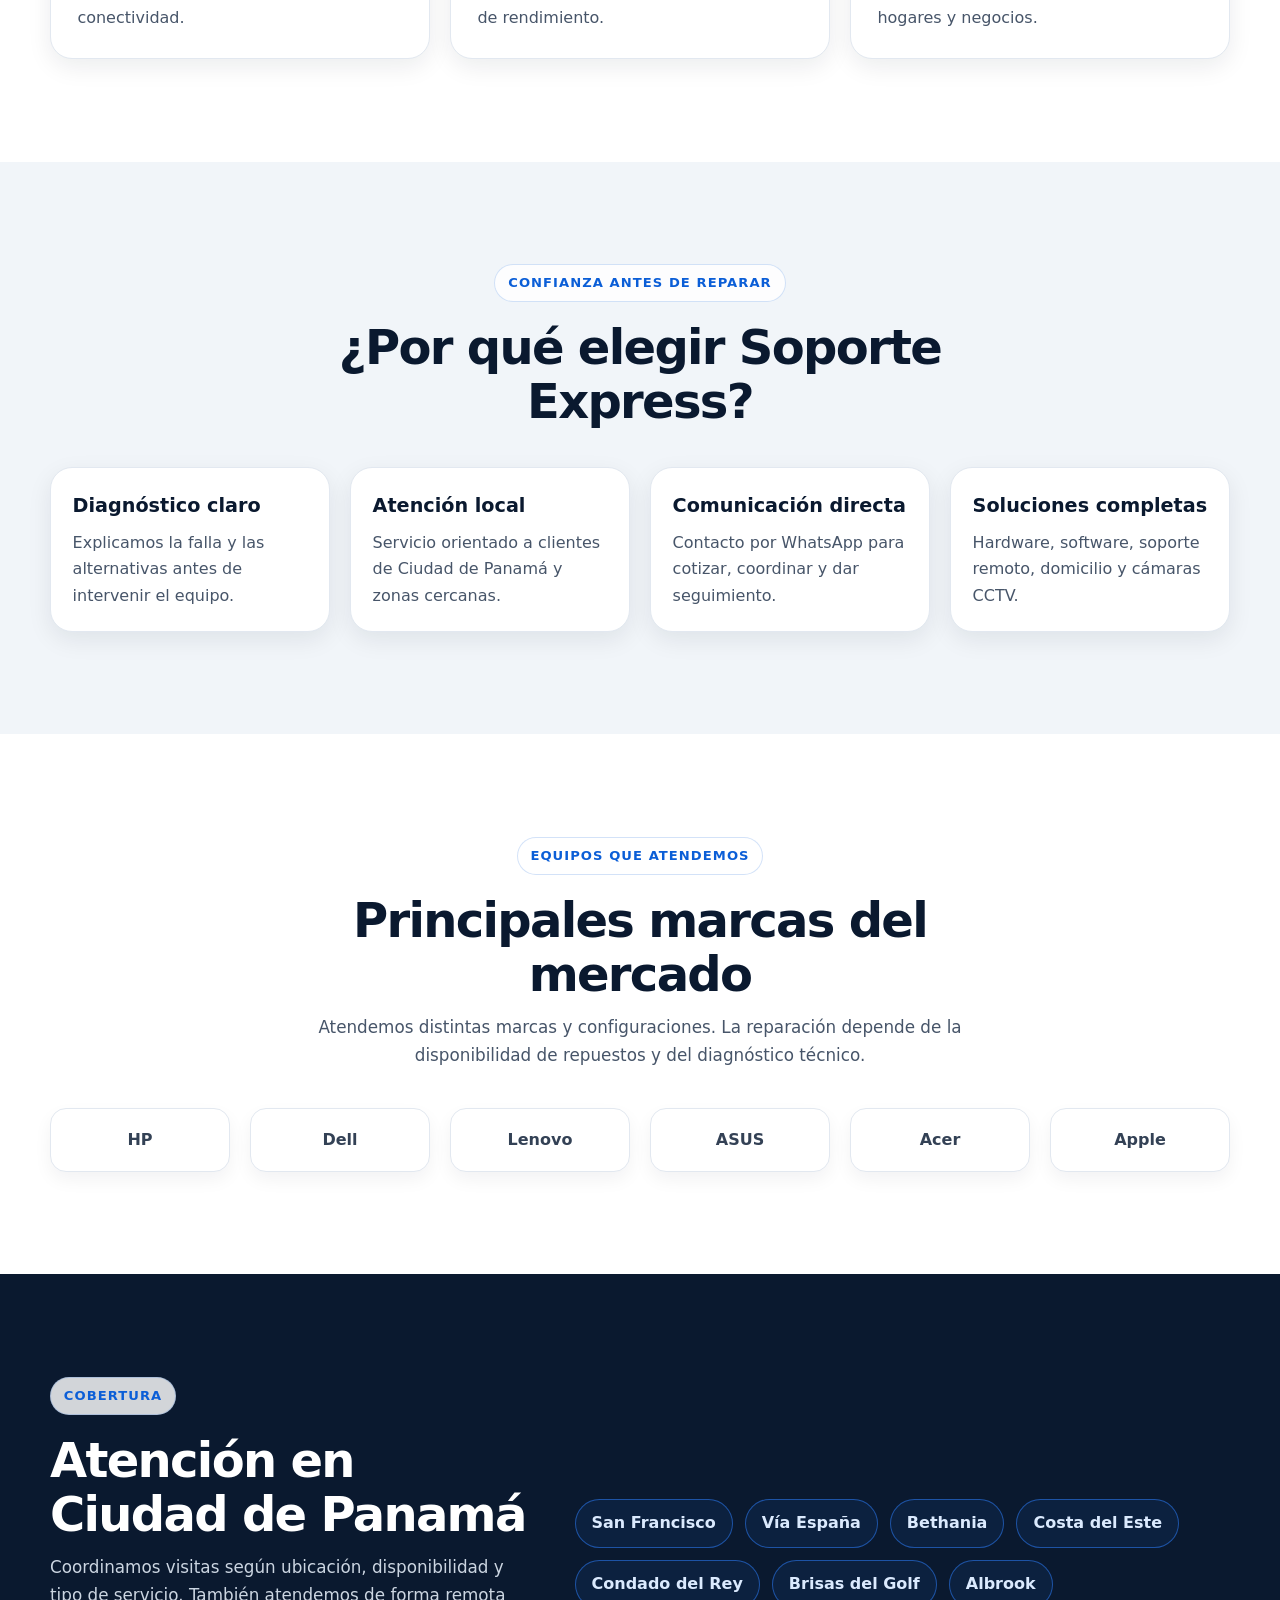
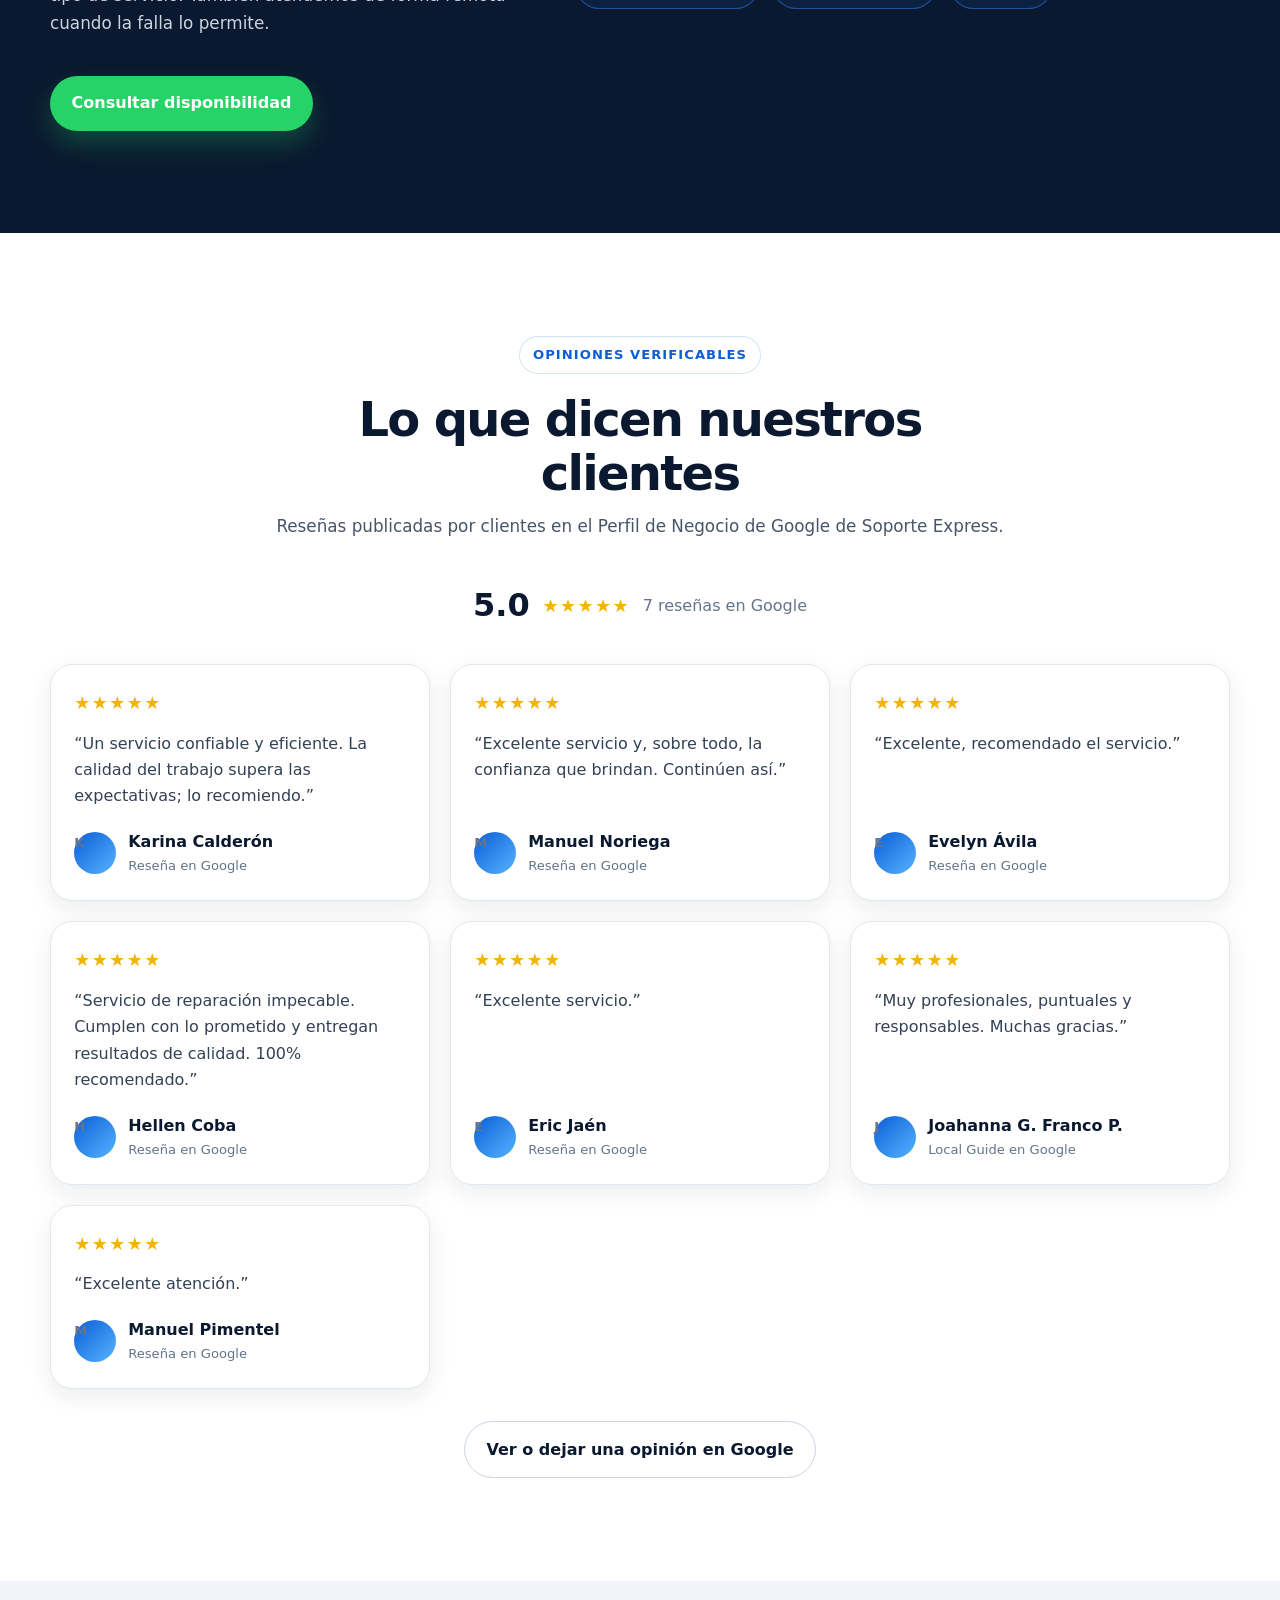
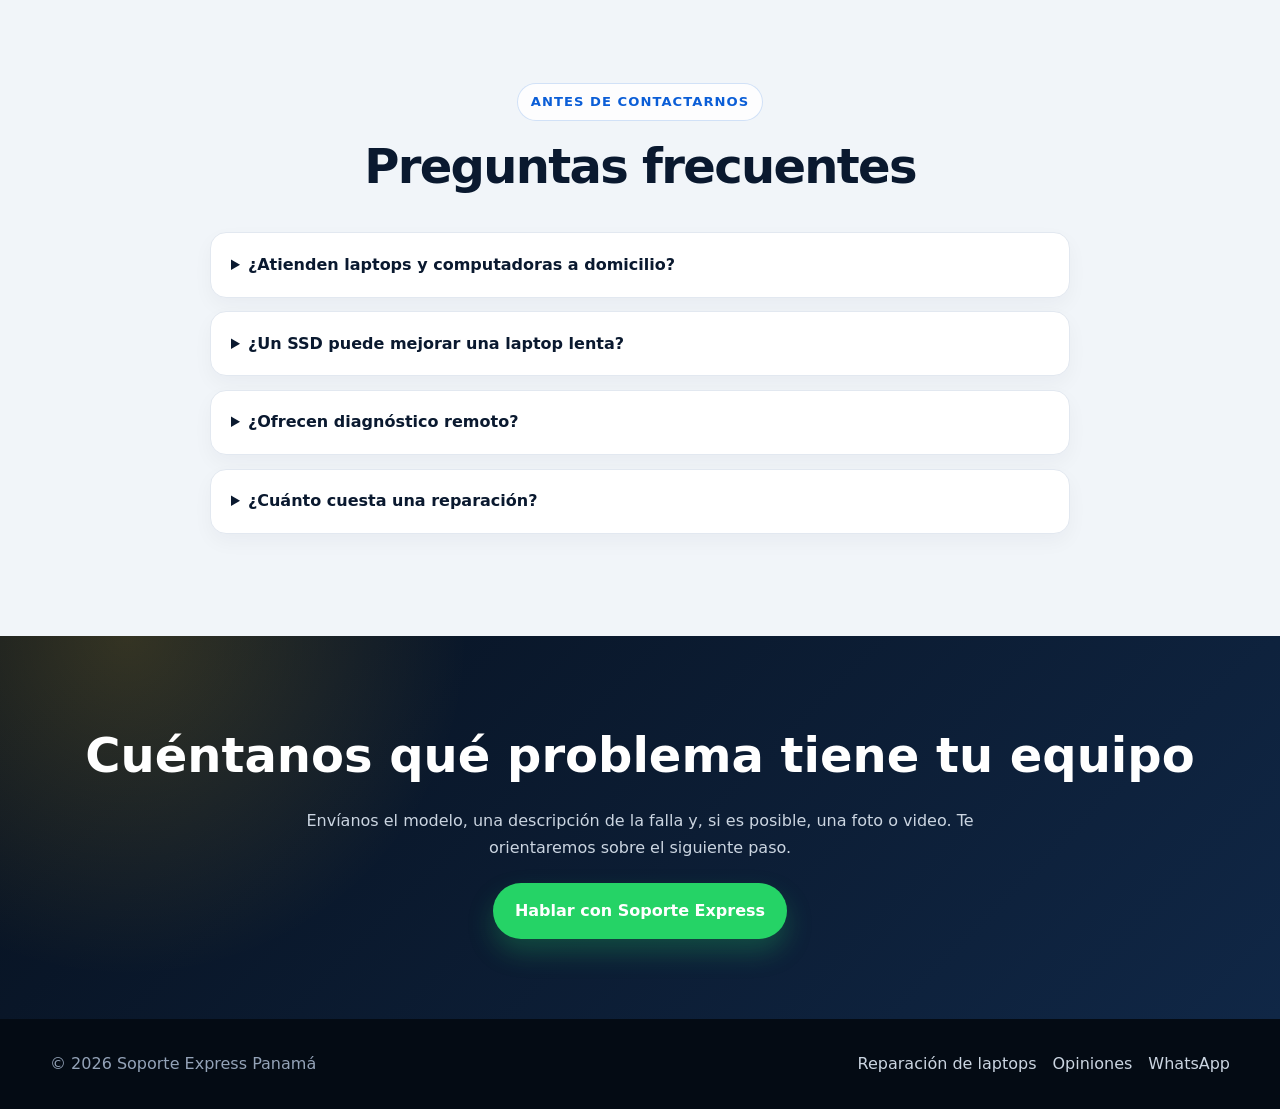
==== commit f2c1425f: "Update index.html" ====
--- a/index.html
+++ b/index.html
@@ -23,7 +23,26 @@
     }
   };
   
-
+<script>
+function gtag_report_conversion(url) {
+  var callback = function () {
+    if (typeof url !== 'undefined') {
+      window.location = url;
+    }
+  };
+
+  gtag('event', 'conversion', {
+    'send_to': 'AW-663937271/U_QYCPOHrLUdEPfBy7wC',
+    'value': 1.0,
+    'currency': 'USD',
+    'event_callback': callback
+  });
+
+  return false;
+}
+</script>
+
+  
   <title>Reparación de Laptops y Soporte Técnico en Panamá | Soporte Express</title>
   <meta name="description" content="Reparación de laptops y PC en Ciudad de Panamá. Cambio a SSD, mantenimiento, soporte IT a domicilio y diagnóstico por WhatsApp.">
   <link rel="canonical" href="https://oswall007.github.io/soporte-express/">
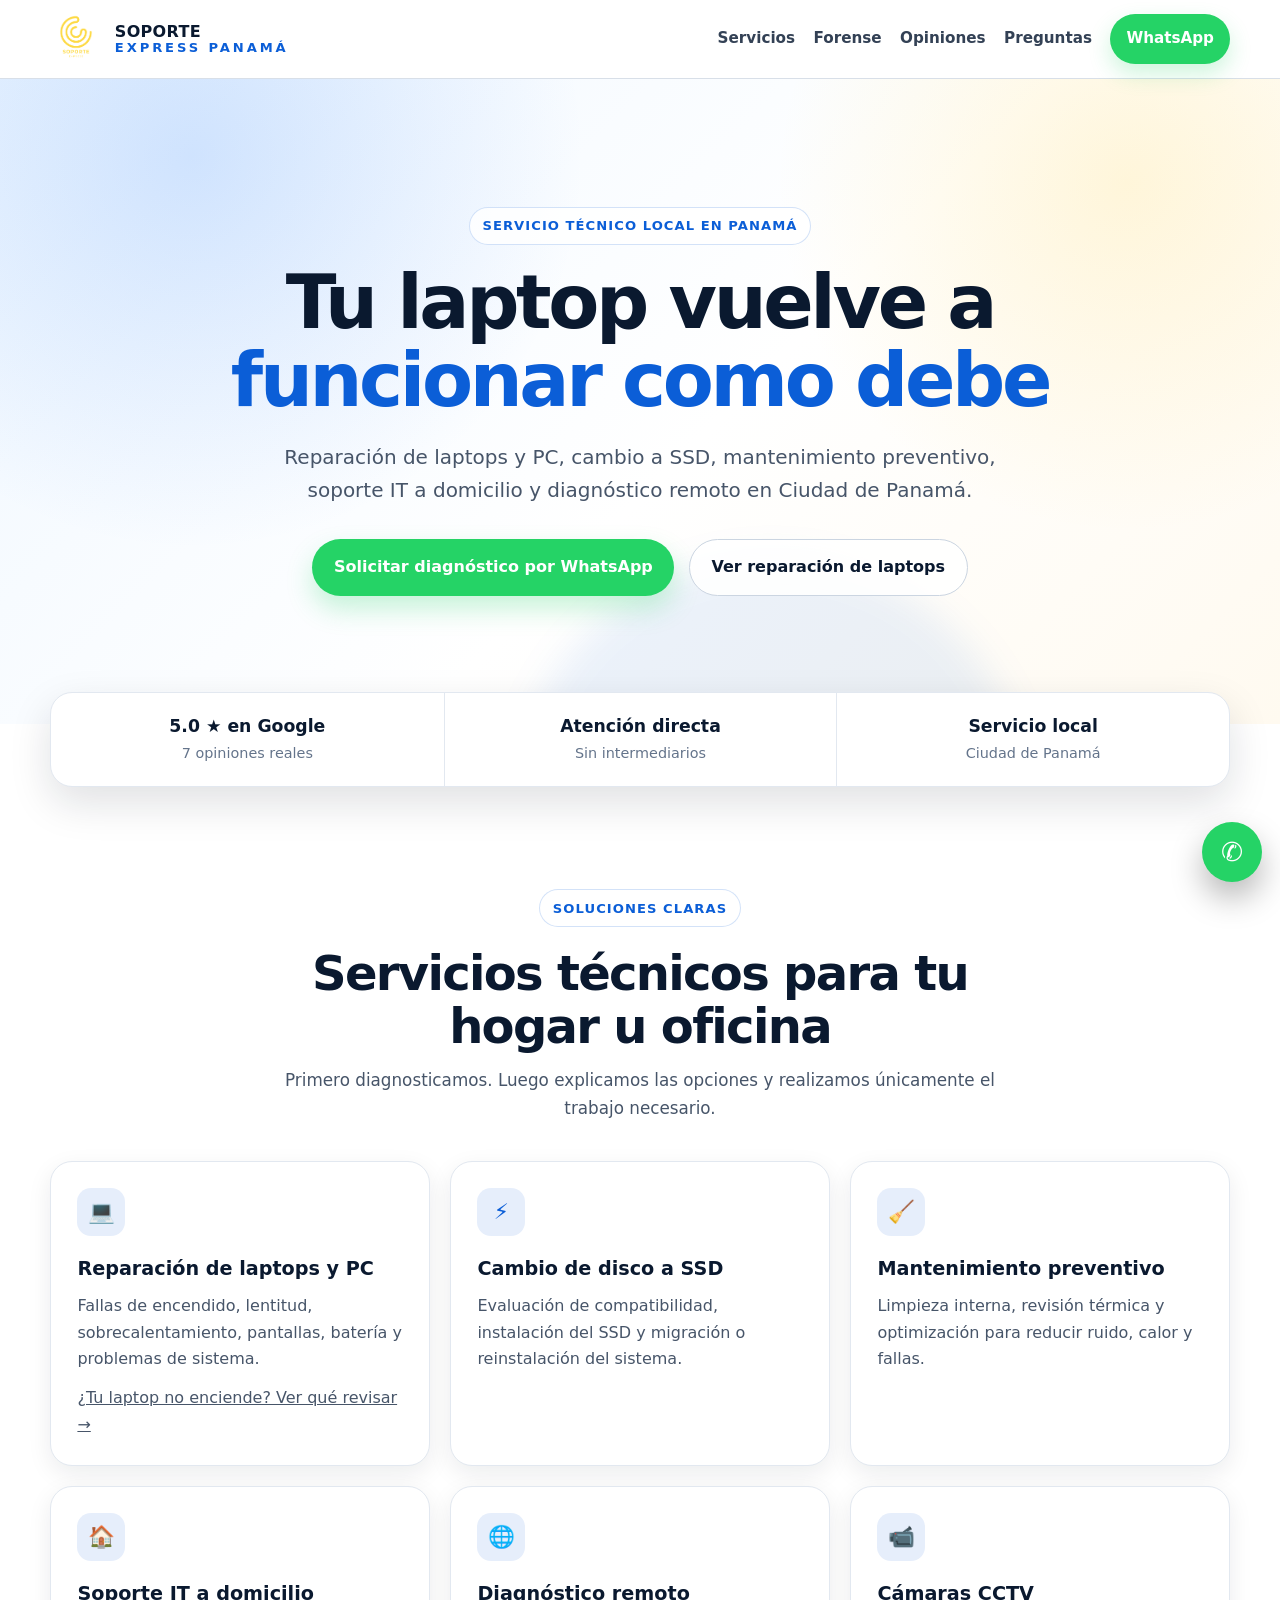
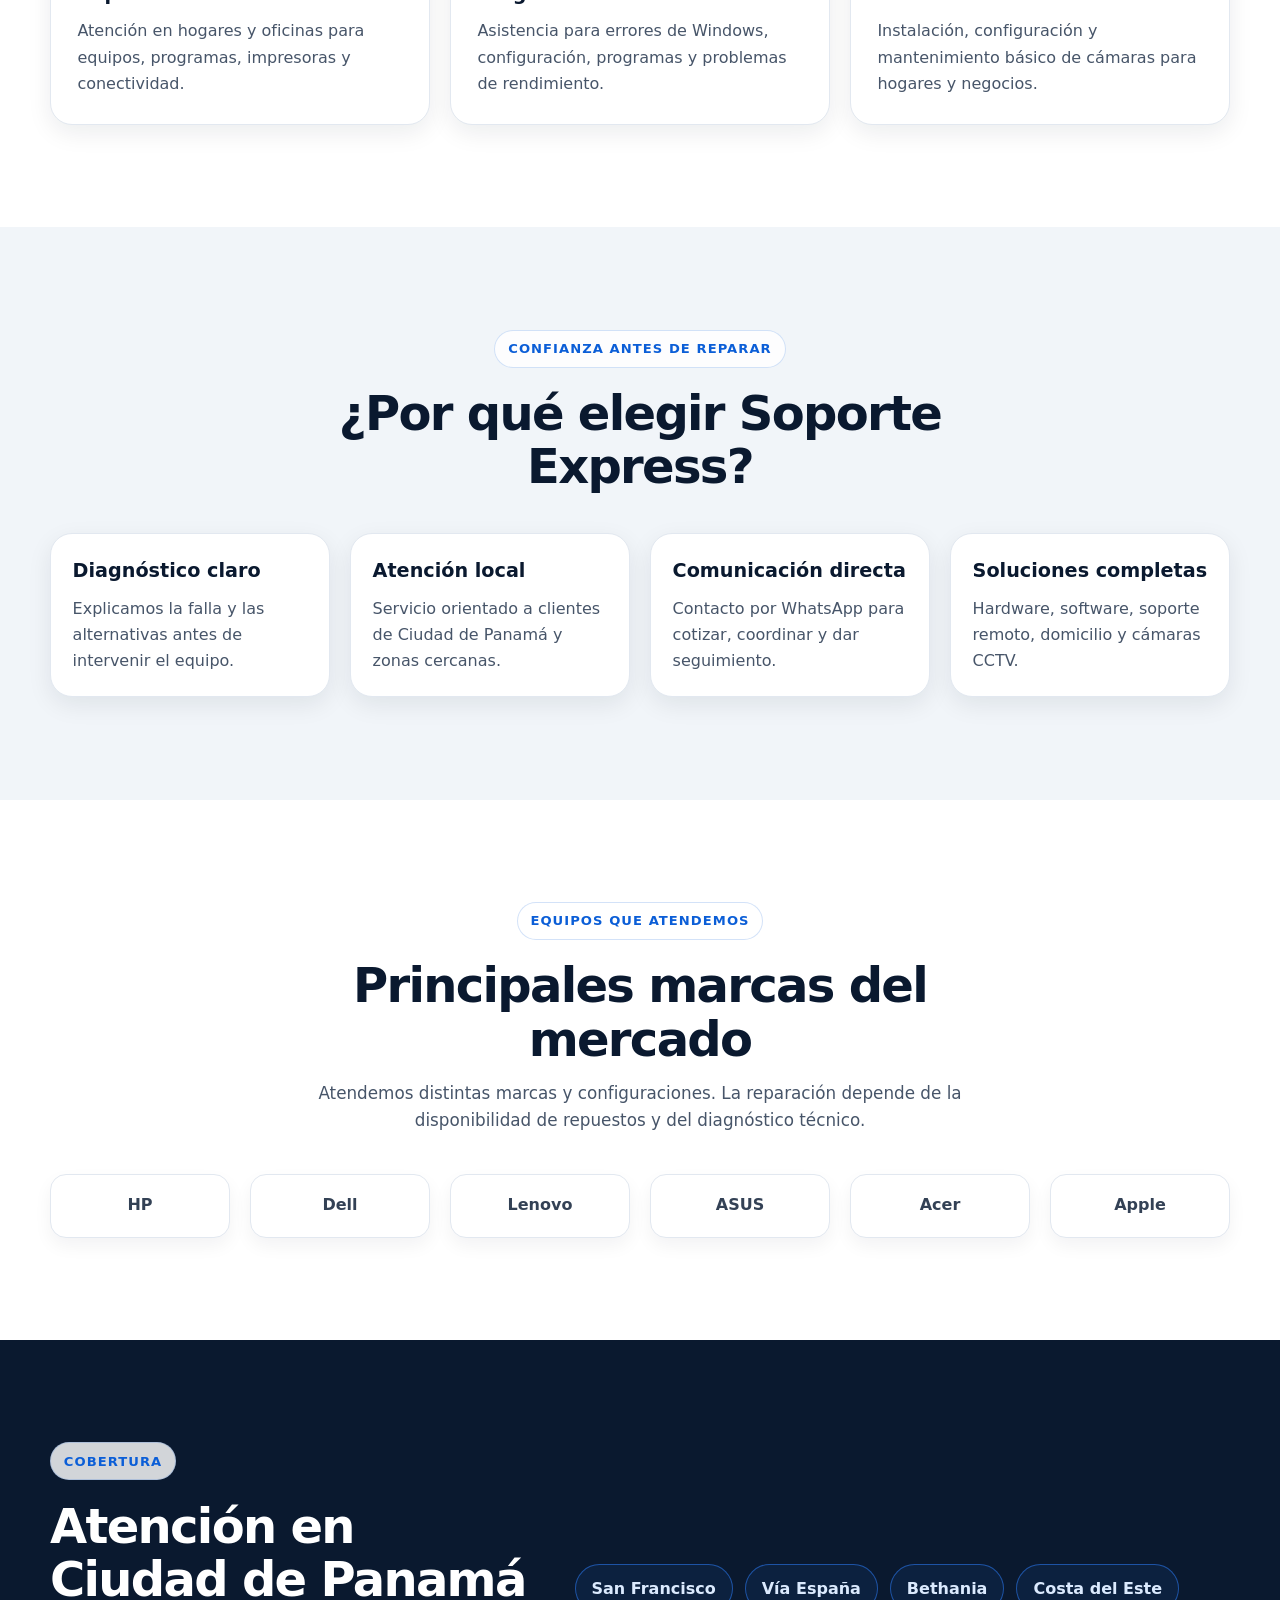
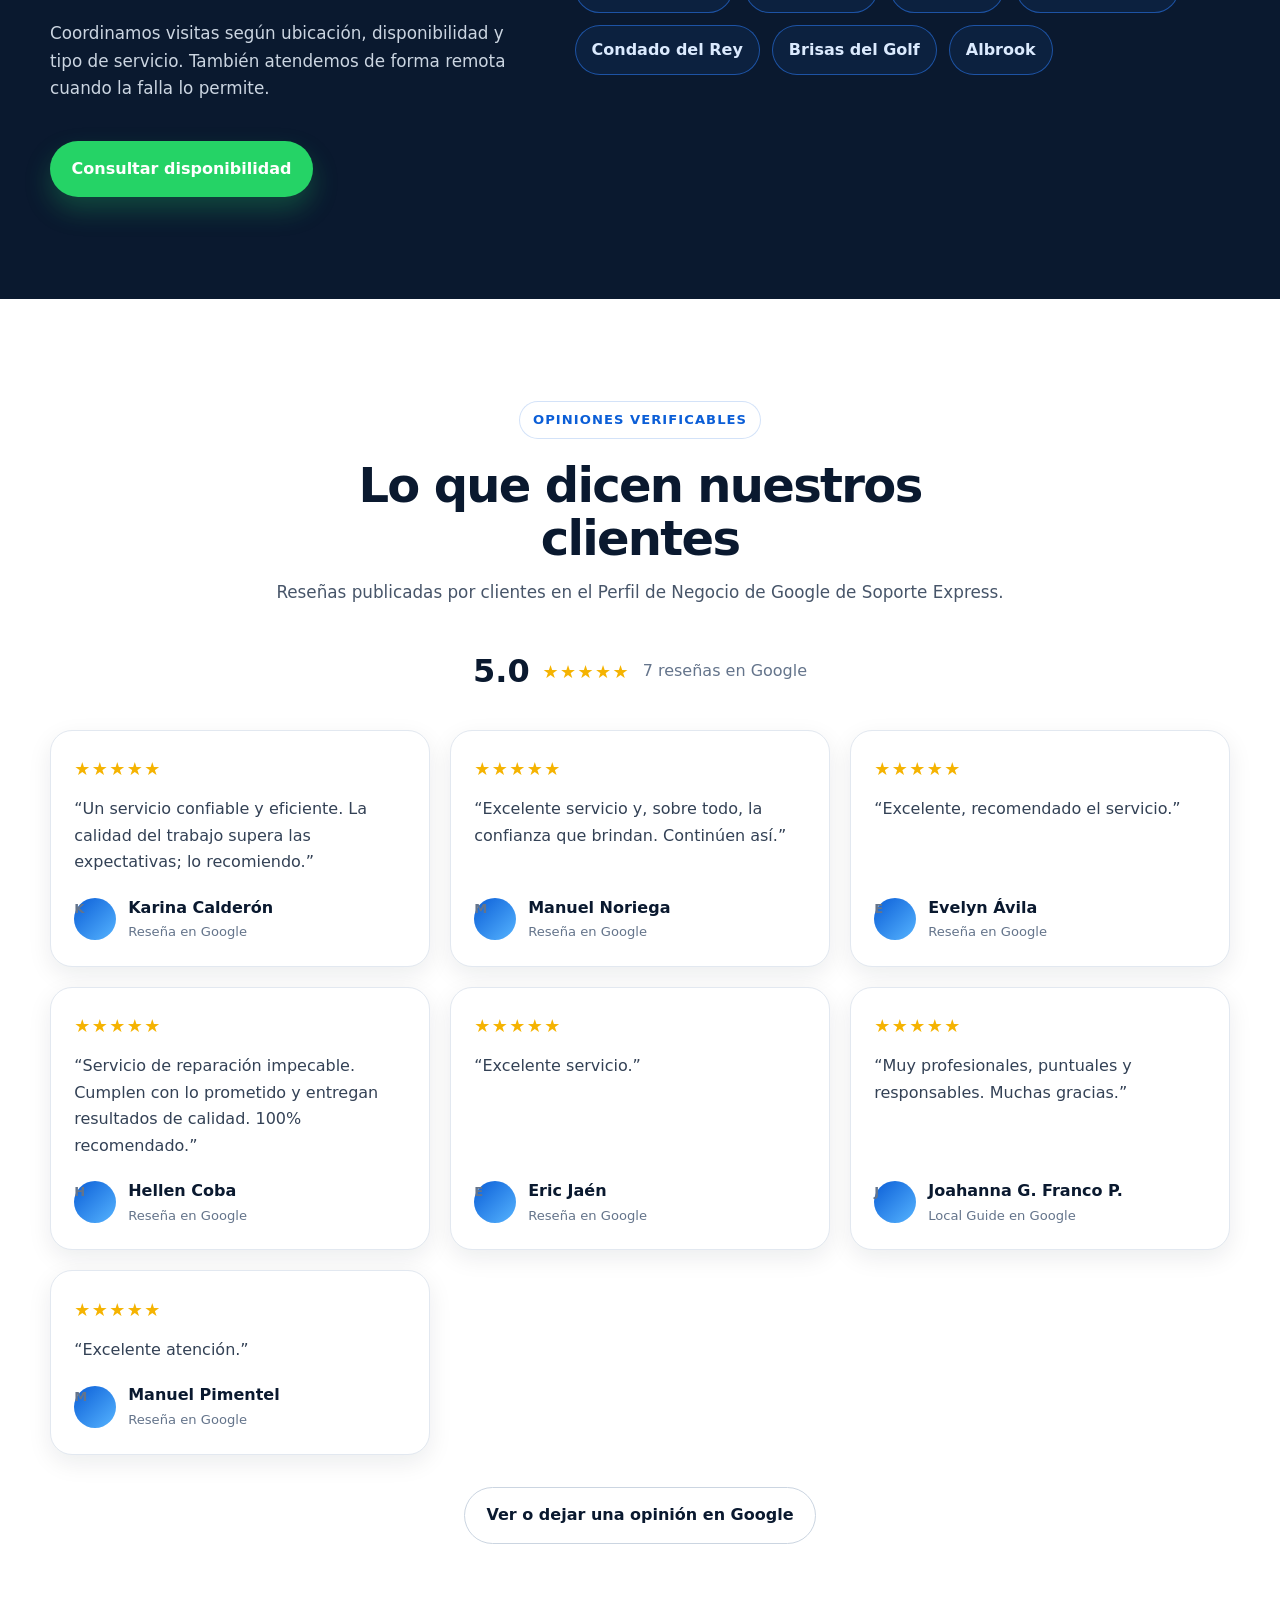
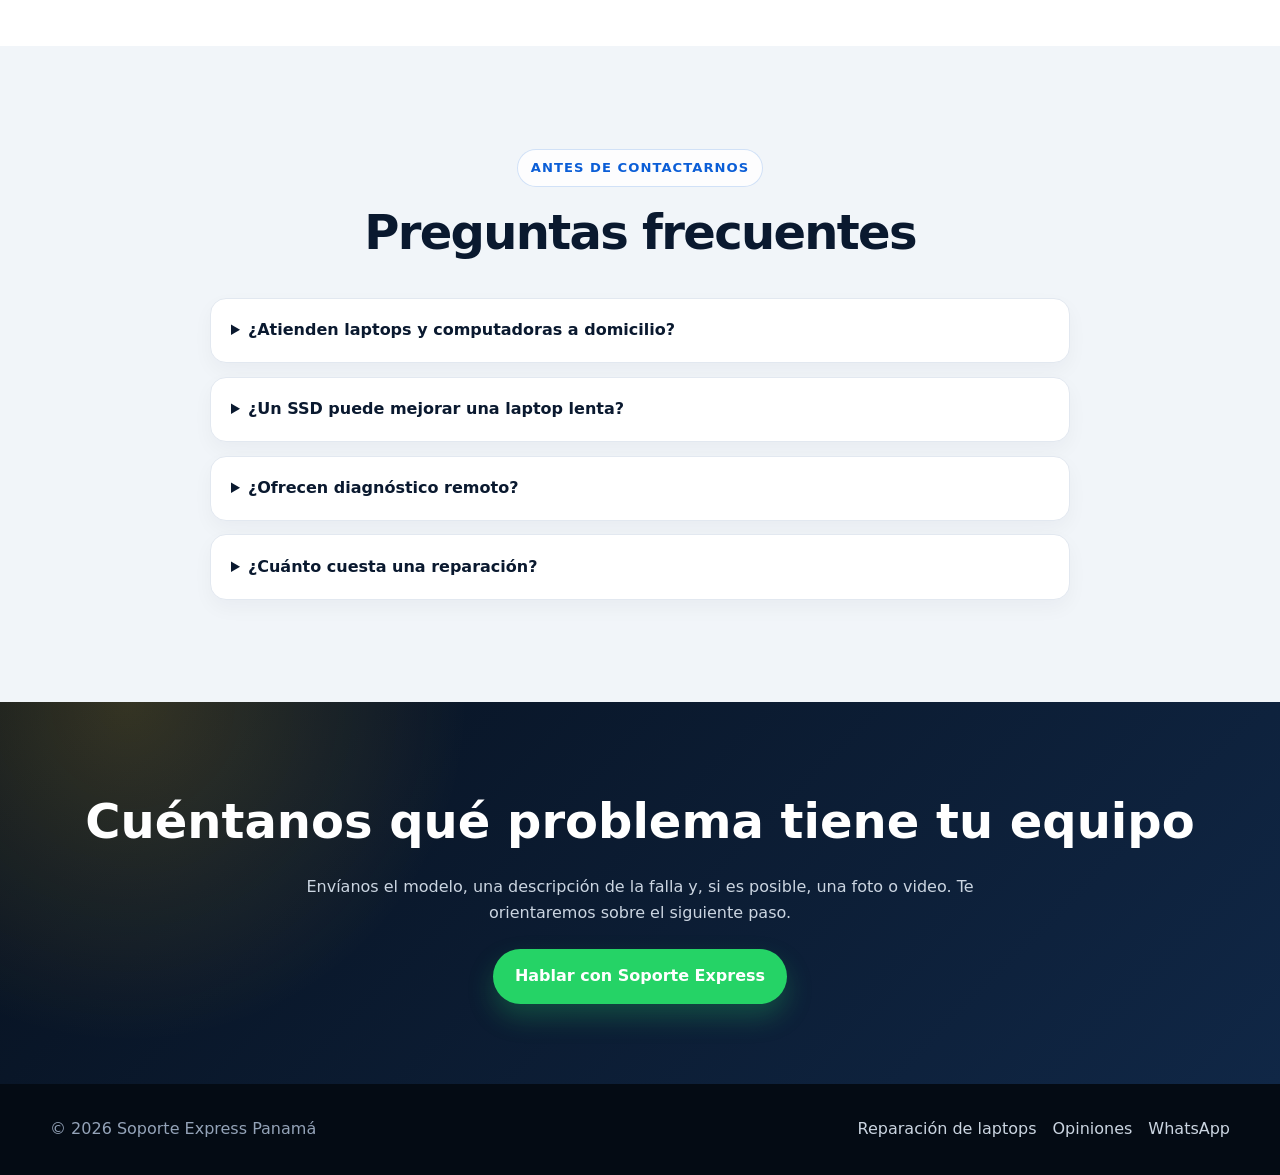
==== commit 79a7805a: "Enlaza la guía desde la portada" ====
--- a/index.html
+++ b/index.html
@@ -6,46 +6,39 @@
   <meta name="google-site-verification" content="LdEDByQbOXHiYJCBHhg4-czA5VT-RFM37M4ATJJMz9c">
   <meta name="robots" content="index,follow,max-image-preview:large">
   <meta name="theme-color" content="#0a192f">
-  <script async src="https://www.googletagmanager.com/gtm.js?id=AW-663937271"></script>
-<script>
-  window.dataLayer = window.dataLayer || [];
-  function gtag(){dataLayer.push(arguments);}
-  gtag('js', new Date());
-</script>
-
-  <!-- Event snippet for Contacto conversion page
-In your html page, add the snippet and call gtag_report_conversion when someone clicks on the chosen link or button. -->
-<script>
-function gtag_report_conversion(url) {
-  var callback = function () {
-    if (typeof(url) != 'undefined') {
-      window.location = url;
+  <!-- Google tag -->
+  <script async src="https://www.googletagmanager.com/gtag/js?id=AW-663937271"></script>
+  <script>
+    window.dataLayer = window.dataLayer || [];
+
+    function gtag() {
+      dataLayer.push(arguments);
     }
-  };
-  
-<script>
-function gtag_report_conversion(url) {
-  var callback = function () {
-    if (typeof url !== 'undefined') {
-      window.location = url;
+
+    gtag('js', new Date());
+    gtag('config', 'AW-663937271');
+
+    function gtag_report_conversion(url) {
+      var callback = function () {
+        if (typeof url !== 'undefined') {
+          window.location = url;
+        }
+      };
+
+      gtag('event', 'conversion', {
+        'send_to': 'AW-663937271/U_QYCPOHrLUdEPfBy7wC',
+        'value': 1.0,
+        'currency': 'USD',
+        'event_callback': callback
+      });
+
+      return false;
     }
-  };
-
-  gtag('event', 'conversion', {
-    'send_to': 'AW-663937271/U_QYCPOHrLUdEPfBy7wC',
-    'value': 1.0,
-    'currency': 'USD',
-    'event_callback': callback
-  });
-
-  return false;
-}
-</script>
-
-  
+  </script>
+
   <title>Reparación de Laptops y Soporte Técnico en Panamá | Soporte Express</title>
   <meta name="description" content="Reparación de laptops y PC en Ciudad de Panamá. Cambio a SSD, mantenimiento, soporte IT a domicilio y diagnóstico por WhatsApp.">
-  <link rel="canonical" href="https://oswall007.github.io/soporte-express/">
+  <link rel="canonical" href="https://soporteexpresspa.com/">
   <link rel="icon" href="logo.png" type="image/png">
   <link rel="stylesheet" href="styles.css">
 
@@ -53,8 +46,8 @@
   <meta property="og:locale" content="es_PA">
   <meta property="og:title" content="Soporte Express | Reparación de Laptops en Panamá">
   <meta property="og:description" content="Servicio técnico para laptops y PC, cambio a SSD, mantenimiento y atención a domicilio en Ciudad de Panamá.">
-  <meta property="og:url" content="https://oswall007.github.io/soporte-express/">
-  <meta property="og:image" content="https://oswall007.github.io/soporte-express/logo.png">
+  <meta property="og:url" content="https://soporteexpresspa.com/">
+  <meta property="og:image" content="https://soporteexpresspa.com/logo.png">
   <meta name="twitter:card" content="summary_large_image">
 
   <script type="application/ld+json">
@@ -62,9 +55,9 @@
     "@context": "https://schema.org",
     "@type": "ProfessionalService",
     "name": "Soporte Express Panamá",
-    "url": "https://oswall007.github.io/soporte-express/",
-    "logo": "https://oswall007.github.io/soporte-express/logo.png",
-    "image": "https://oswall007.github.io/soporte-express/logo.png",
+    "url": "https://soporteexpresspa.com/",
+    "logo": "https://soporteexpresspa.com/logo.png",
+    "image": "https://soporteexpresspa.com/logo.png",
     "telephone": "+50765011249",
     "priceRange": "$$",
     "description": "Servicio técnico para laptops y computadoras en Ciudad de Panamá, con mantenimiento, cambio a SSD, soporte IT a domicilio y diagnóstico remoto.",
@@ -131,7 +124,7 @@
         <a href="peritaje-forense.html">Forense</a>
         <a href="#opiniones">Opiniones</a>
         <a href="#preguntas">Preguntas</a>
-        <a class="header-cta" href="https://wa.link/58tz4e" target="_blank" rel="noopener">WhatsApp</a>
+        <a class="header-cta" href="https://wa.link/58tz4e" onclick="return gtag_report_conversion(this.href);" rel="noopener">WhatsApp</a>
       </nav>
     </div>
   </header>
@@ -143,7 +136,7 @@
         <h1>Tu laptop vuelve a <strong>funcionar como debe</strong></h1>
         <p class="hero-lead">Reparación de laptops y PC, cambio a SSD, mantenimiento preventivo, soporte IT a domicilio y diagnóstico remoto en Ciudad de Panamá.</p>
         <div class="hero-actions">
-          <a class="btn btn-primary" href="https://wa.link/58tz4e" target="_blank" rel="noopener">Solicitar diagnóstico por WhatsApp</a>
+          <a class="btn btn-primary" href="https://wa.link/58tz4e" onclick="return gtag_report_conversion(this.href);" rel="noopener">Solicitar diagnóstico por WhatsApp</a>
           <a class="btn btn-secondary" href="reparacion-laptops-panama.html">Ver reparación de laptops</a>
         </div>
       </div>
@@ -170,6 +163,7 @@
             <div class="icon-box" aria-hidden="true">💻</div>
             <h3>Reparación de laptops y PC</h3>
             <p>Fallas de encendido, lentitud, sobrecalentamiento, pantallas, batería y problemas de sistema.</p>
+            <p style="margin-top:.8rem"><a href="laptop-no-enciende-panama.html">¿Tu laptop no enciende? Ver qué revisar →</a></p>
           </article>
           <article class="service-card">
             <div class="icon-box" aria-hidden="true">⚡</div>
@@ -241,7 +235,7 @@
             <h2>Atención en Ciudad de Panamá</h2>
             <p>Coordinamos visitas según ubicación, disponibilidad y tipo de servicio. También atendemos de forma remota cuando la falla lo permite.</p>
           </div>
-          <a class="btn btn-primary" href="https://wa.link/58tz4e" target="_blank" rel="noopener">Consultar disponibilidad</a>
+          <a class="btn btn-primary" href="https://wa.link/58tz4e" onclick="return gtag_report_conversion(this.href);" rel="noopener">Consultar disponibilidad</a>
         </div>
         <div class="tags">
           <span class="tag">San Francisco</span>
@@ -344,7 +338,7 @@
       <div class="container">
         <h2>Cuéntanos qué problema tiene tu equipo</h2>
         <p>Envíanos el modelo, una descripción de la falla y, si es posible, una foto o video. Te orientaremos sobre el siguiente paso.</p>
-        <a class="btn btn-primary" href="https://wa.link/58tz4e" target="_blank" rel="noopener">Hablar con Soporte Express</a>
+        <a class="btn btn-primary" href="https://wa.link/58tz4e" onclick="return gtag_report_conversion(this.href);" rel="noopener">Hablar con Soporte Express</a>
       </div>
     </section>
   </main>
@@ -355,11 +349,11 @@
       <nav class="footer-links" aria-label="Enlaces del pie de página">
         <a href="reparacion-laptops-panama.html">Reparación de laptops</a>
         <a href="#opiniones">Opiniones</a>
-        <a href="https://wa.link/58tz4e" target="_blank" rel="noopener">WhatsApp</a>
+        <a href="https://wa.link/58tz4e" onclick="return gtag_report_conversion(this.href);" rel="noopener">WhatsApp</a>
       </nav>
     </div>
   </footer>
 
-  <a class="wa-float" href="https://wa.link/58tz4e" target="_blank" rel="noopener" aria-label="Contactar a Soporte Express por WhatsApp">✆</a>
+  <a class="wa-float" href="https://wa.link/58tz4e" onclick="return gtag_report_conversion(this.href);" rel="noopener" aria-label="Contactar a Soporte Express por WhatsApp">✆</a>
 </body>
 </html>
